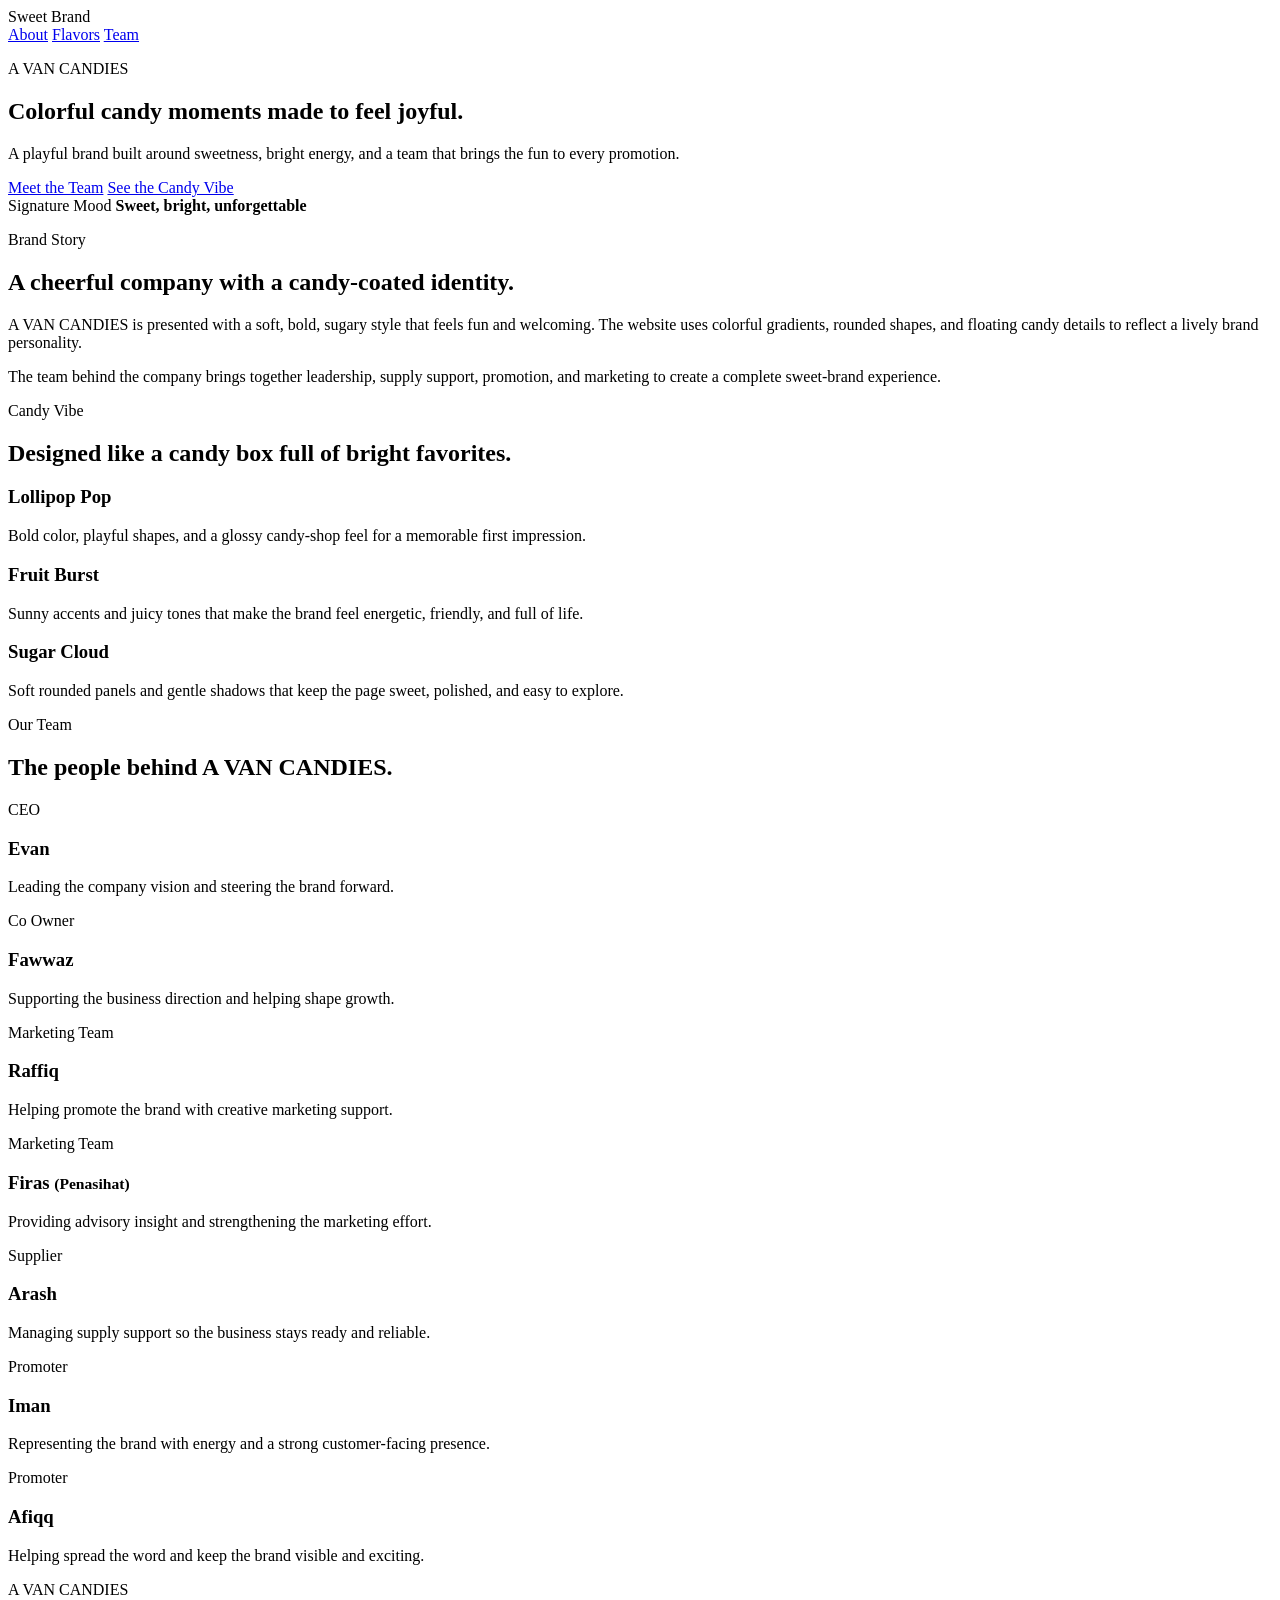
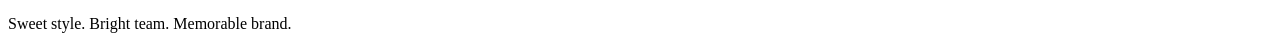
==== index.html @ 05b66ef1 "Add files via upload" ====
<!DOCTYPE html>
<html lang="en">
<head>
    <meta charset="UTF-8">
    <meta name="viewport" content="width=device-width, initial-scale=1.0">
    <title>A VAN CANDIES</title>
    <meta
        name="description"
        content="A VAN CANDIES is a bright, candy-style brand website featuring the team, company story, and sweet product highlights."
    >
    <link rel="preconnect" href="https://fonts.googleapis.com">
    <link rel="preconnect" href="https://fonts.gstatic.com" crossorigin>
    <link
        href="https://fonts.googleapis.com/css2?family=Baloo+2:wght@400;600;700;800&family=Nunito:wght@400;600;700&display=swap"
        rel="stylesheet"
    >
    <link rel="stylesheet" href="styles.css">
</head>
<body>
    <div class="background-glow background-glow-left"></div>
    <div class="background-glow background-glow-right"></div>

    <header class="site-header">
        <div class="brand-pill">Sweet Brand</div>
        <nav class="site-nav">
            <a href="#about">About</a>
            <a href="#flavors">Flavors</a>
            <a href="#team">Team</a>
        </nav>
    </header>

    <main>
        <section class="hero">
            <div class="hero-copy">
                <p class="eyebrow">A VAN CANDIES</p>
                <h1>Colorful candy moments made to feel joyful.</h1>
                <p class="hero-text">
                    A playful brand built around sweetness, bright energy, and a team that brings the fun to every promotion.
                </p>
                <div class="hero-actions">
                    <a class="button button-primary" href="#team">Meet the Team</a>
                    <a class="button button-secondary" href="#flavors">See the Candy Vibe</a>
                </div>
            </div>

            <div class="hero-visual" aria-hidden="true">
                <div class="candy candy-lollipop">
                    <div class="swirl"></div>
                    <div class="stick"></div>
                </div>
                <div class="candy candy-drop candy-drop-one"></div>
                <div class="candy candy-drop candy-drop-two"></div>
                <div class="candy candy-drop candy-drop-three"></div>
                <div class="hero-card">
                    <span>Signature Mood</span>
                    <strong>Sweet, bright, unforgettable</strong>
                </div>
            </div>
        </section>

        <section class="about section-card" id="about">
            <div class="section-heading">
                <p class="eyebrow">Brand Story</p>
                <h2>A cheerful company with a candy-coated identity.</h2>
            </div>
            <div class="about-grid">
                <p>
                    A VAN CANDIES is presented with a soft, bold, sugary style that feels fun and welcoming. The website uses
                    colorful gradients, rounded shapes, and floating candy details to reflect a lively brand personality.
                </p>
                <p>
                    The team behind the company brings together leadership, supply support, promotion, and marketing to create a
                    complete sweet-brand experience.
                </p>
            </div>
        </section>

        <section class="flavors" id="flavors">
            <div class="section-heading center">
                <p class="eyebrow">Candy Vibe</p>
                <h2>Designed like a candy box full of bright favorites.</h2>
            </div>
            <div class="flavor-grid">
                <article class="flavor-card flavor-card-pink">
                    <h3>Lollipop Pop</h3>
                    <p>Bold color, playful shapes, and a glossy candy-shop feel for a memorable first impression.</p>
                </article>
                <article class="flavor-card flavor-card-yellow">
                    <h3>Fruit Burst</h3>
                    <p>Sunny accents and juicy tones that make the brand feel energetic, friendly, and full of life.</p>
                </article>
                <article class="flavor-card flavor-card-blue">
                    <h3>Sugar Cloud</h3>
                    <p>Soft rounded panels and gentle shadows that keep the page sweet, polished, and easy to explore.</p>
                </article>
            </div>
        </section>

        <section class="team section-card" id="team">
            <div class="section-heading">
                <p class="eyebrow">Our Team</p>
                <h2>The people behind A VAN CANDIES.</h2>
            </div>
            <div class="team-grid">
                <article class="team-card">
                    <span class="role-tag">CEO</span>
                    <h3>Evan</h3>
                    <p>Leading the company vision and steering the brand forward.</p>
                </article>
                <article class="team-card">
                    <span class="role-tag">Co Owner</span>
                    <h3>Fawwaz</h3>
                    <p>Supporting the business direction and helping shape growth.</p>
                </article>
                <article class="team-card">
                    <span class="role-tag">Marketing Team</span>
                    <h3>Raffiq</h3>
                    <p>Helping promote the brand with creative marketing support.</p>
                </article>
                <article class="team-card">
                    <span class="role-tag">Marketing Team</span>
                    <h3>Firas <small>(Penasihat)</small></h3>
                    <p>Providing advisory insight and strengthening the marketing effort.</p>
                </article>
                <article class="team-card">
                    <span class="role-tag">Supplier</span>
                    <h3>Arash</h3>
                    <p>Managing supply support so the business stays ready and reliable.</p>
                </article>
                <article class="team-card">
                    <span class="role-tag">Promoter</span>
                    <h3>Iman</h3>
                    <p>Representing the brand with energy and a strong customer-facing presence.</p>
                </article>
                <article class="team-card">
                    <span class="role-tag">Promoter</span>
                    <h3>Afiqq</h3>
                    <p>Helping spread the word and keep the brand visible and exciting.</p>
                </article>
            </div>
        </section>
    </main>

    <footer class="site-footer">
        <p>A VAN CANDIES</p>
        <span>Sweet style. Bright team. Memorable brand.</span>
    </footer>
</body>
</html>
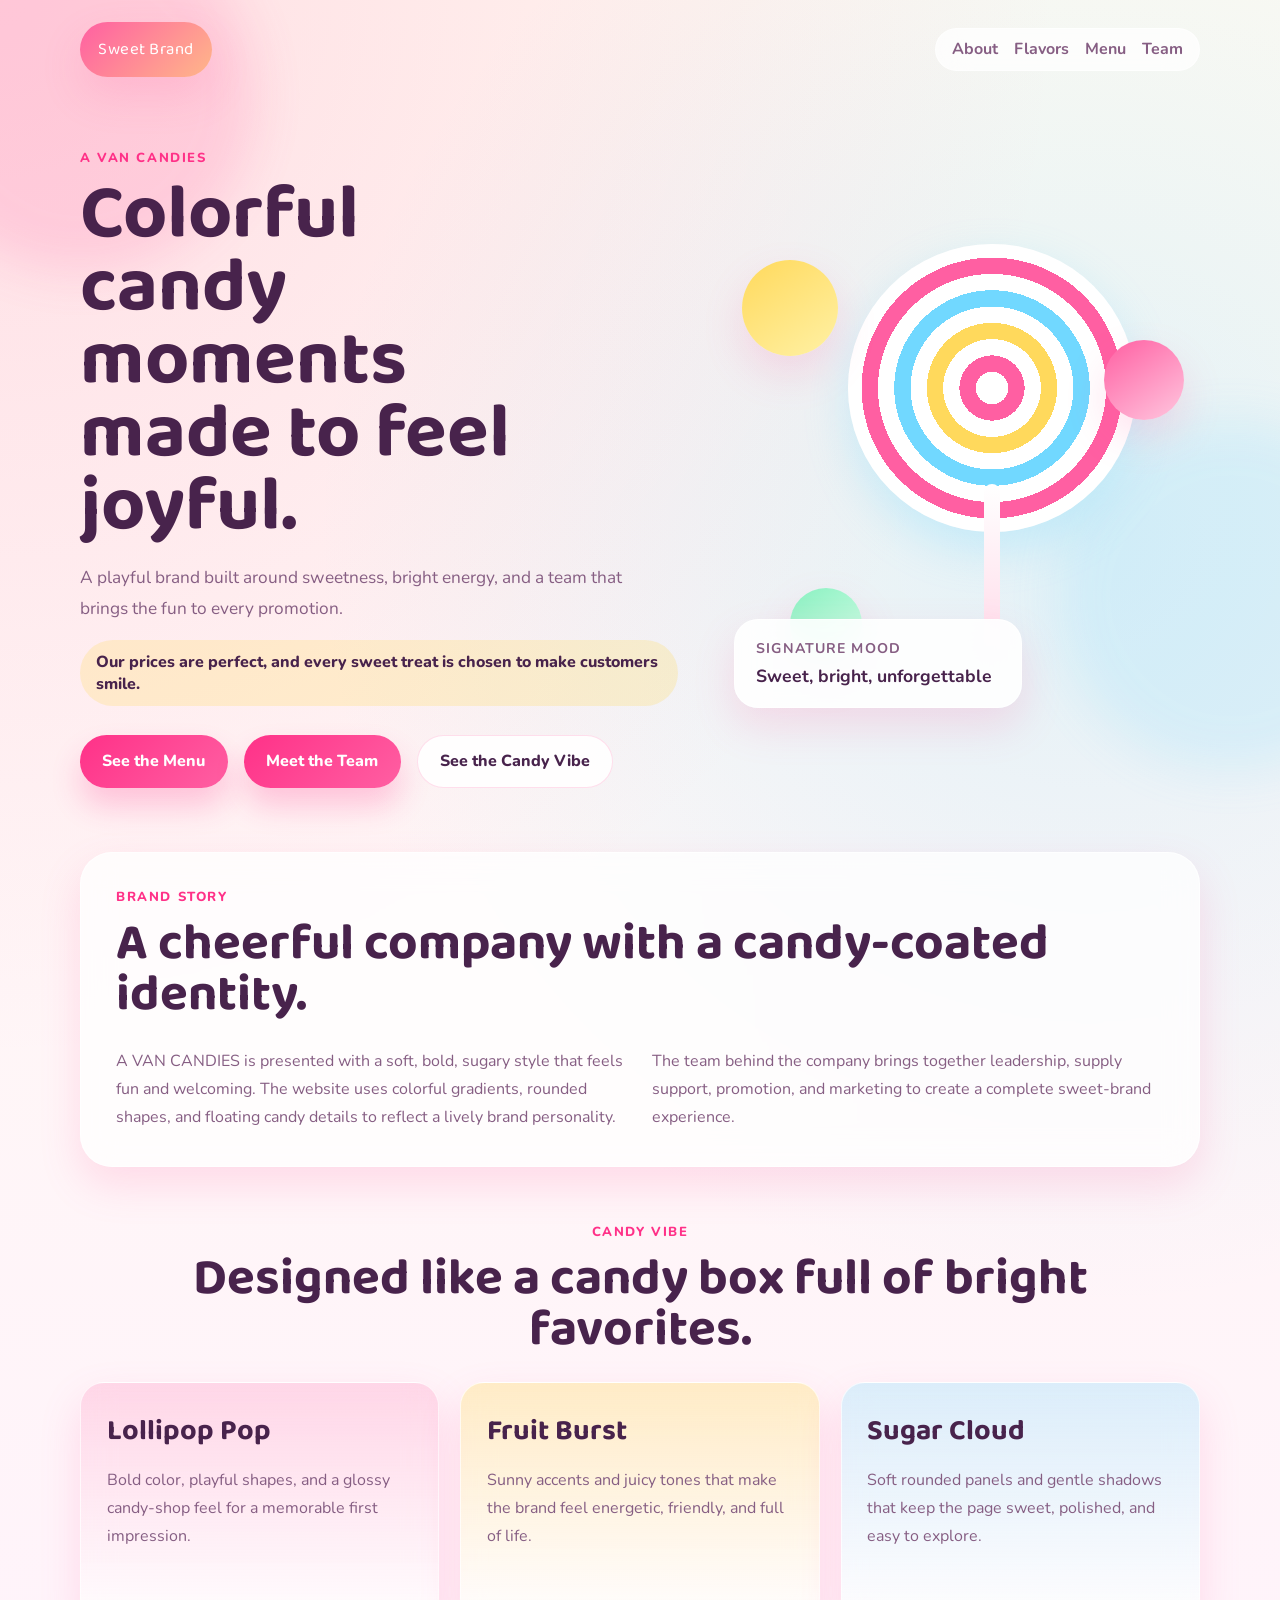
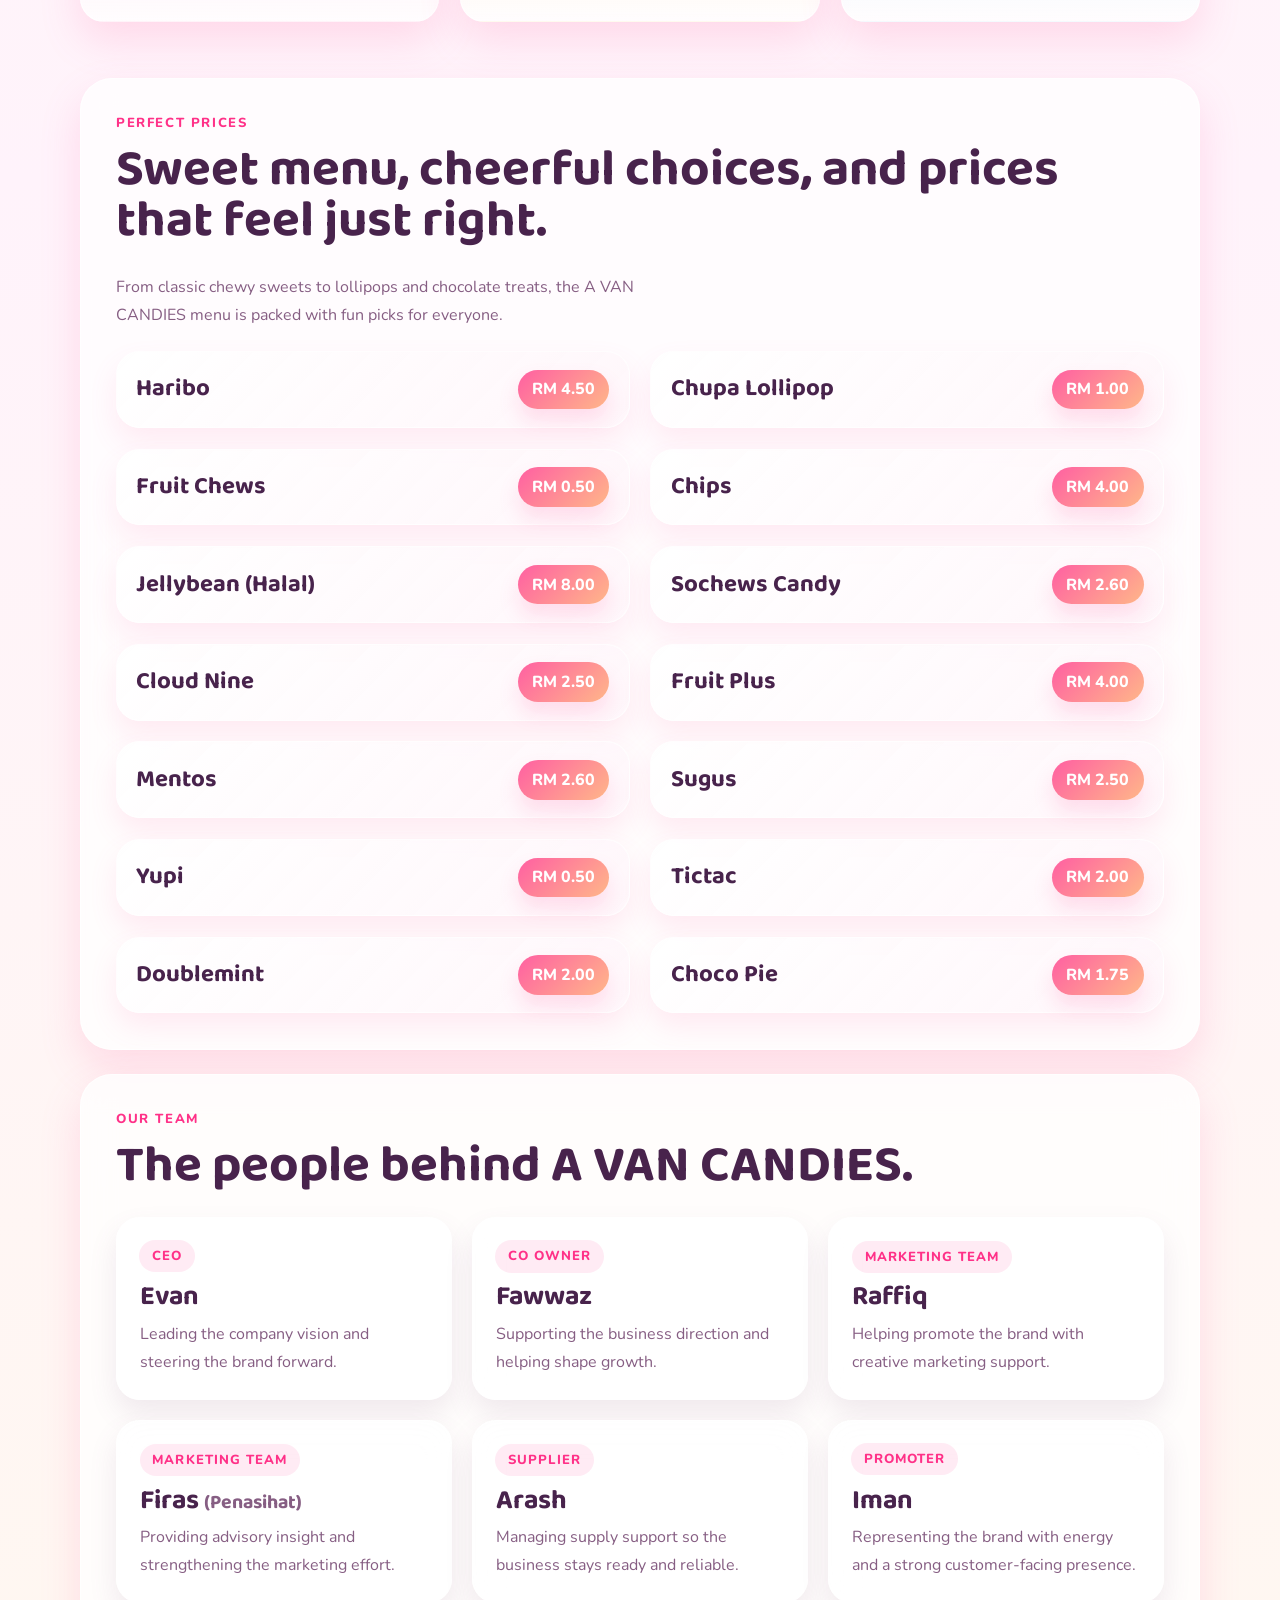
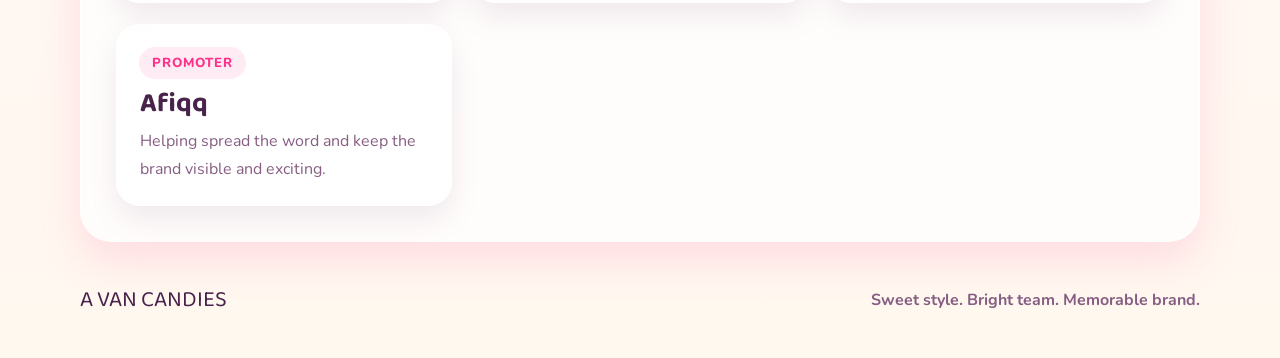
==== commit 46390e34: "Add files via upload" ====
--- a/index.html
+++ b/index.html
@@ -25,6 +25,7 @@
         <nav class="site-nav">
             <a href="#about">About</a>
             <a href="#flavors">Flavors</a>
+            <a href="#menu">Menu</a>
             <a href="#team">Team</a>
         </nav>
     </header>
@@ -37,7 +38,9 @@
                 <p class="hero-text">
                     A playful brand built around sweetness, bright energy, and a team that brings the fun to every promotion.
                 </p>
+                <p class="hero-note">Our prices are perfect, and every sweet treat is chosen to make customers smile.</p>
                 <div class="hero-actions">
+                    <a class="button button-primary" href="#menu">See the Menu</a>
                     <a class="button button-primary" href="#team">Meet the Team</a>
                     <a class="button button-secondary" href="#flavors">See the Candy Vibe</a>
                 </div>
@@ -96,6 +99,77 @@
             </div>
         </section>
 
+        <section class="menu section-card" id="menu">
+            <div class="section-heading">
+                <p class="eyebrow">Perfect Prices</p>
+                <h2>Sweet menu, cheerful choices, and prices that feel just right.</h2>
+            </div>
+            <div class="menu-intro">
+                <p>
+                    From classic chewy sweets to lollipops and chocolate treats, the A VAN CANDIES menu is packed with fun picks
+                    for everyone.
+                </p>
+            </div>
+            <div class="menu-grid">
+                <article class="menu-item">
+                    <h3>Haribo</h3>
+                    <span>RM 4.50</span>
+                </article>
+                <article class="menu-item">
+                    <h3>Chupa Lollipop</h3>
+                    <span>RM 1.00</span>
+                </article>
+                <article class="menu-item">
+                    <h3>Fruit Chews</h3>
+                    <span>RM 0.50</span>
+                </article>
+                <article class="menu-item">
+                    <h3>Chips</h3>
+                    <span>RM 4.00</span>
+                </article>
+                <article class="menu-item">
+                    <h3>Jellybean (Halal)</h3>
+                    <span>RM 8.00</span>
+                </article>
+                <article class="menu-item">
+                    <h3>Sochews Candy</h3>
+                    <span>RM 2.60</span>
+                </article>
+                <article class="menu-item">
+                    <h3>Cloud Nine</h3>
+                    <span>RM 2.50</span>
+                </article>
+                <article class="menu-item">
+                    <h3>Fruit Plus</h3>
+                    <span>RM 4.00</span>
+                </article>
+                <article class="menu-item">
+                    <h3>Mentos</h3>
+                    <span>RM 2.60</span>
+                </article>
+                <article class="menu-item">
+                    <h3>Sugus</h3>
+                    <span>RM 2.50</span>
+                </article>
+                <article class="menu-item">
+                    <h3>Yupi</h3>
+                    <span>RM 0.50</span>
+                </article>
+                <article class="menu-item">
+                    <h3>Tictac</h3>
+                    <span>RM 2.00</span>
+                </article>
+                <article class="menu-item">
+                    <h3>Doublemint</h3>
+                    <span>RM 2.00</span>
+                </article>
+                <article class="menu-item">
+                    <h3>Choco Pie</h3>
+                    <span>RM 1.75</span>
+                </article>
+            </div>
+        </section>
+
         <section class="team section-card" id="team">
             <div class="section-heading">
                 <p class="eyebrow">Our Team</p>
--- a/styles.css
+++ b/styles.css
@@ -0,0 +1,561 @@
+:root {
+    --bg: #fff8ef;
+    --bg-soft: #fff3fb;
+    --surface: rgba(255, 255, 255, 0.74);
+    --surface-strong: rgba(255, 255, 255, 0.88);
+    --text: #48234c;
+    --muted: #865e83;
+    --pink: #ff5fa2;
+    --pink-deep: #ff3188;
+    --yellow: #ffd95c;
+    --peach: #ffb789;
+    --blue: #71d8ff;
+    --mint: #89f0c0;
+    --shadow: 0 18px 40px rgba(255, 95, 162, 0.18);
+    --radius-xl: 32px;
+    --radius-lg: 24px;
+    --radius-md: 18px;
+}
+
+* {
+    box-sizing: border-box;
+}
+
+html {
+    scroll-behavior: smooth;
+}
+
+body {
+    margin: 0;
+    min-height: 100vh;
+    font-family: "Nunito", sans-serif;
+    color: var(--text);
+    background:
+        radial-gradient(circle at top left, rgba(255, 95, 162, 0.18), transparent 28%),
+        radial-gradient(circle at 85% 15%, rgba(113, 216, 255, 0.2), transparent 24%),
+        linear-gradient(180deg, #fffaf2 0%, #fff3fb 50%, #fff8ef 100%);
+    overflow-x: hidden;
+}
+
+a {
+    color: inherit;
+    text-decoration: none;
+}
+
+.background-glow {
+    position: fixed;
+    width: 22rem;
+    height: 22rem;
+    border-radius: 999px;
+    filter: blur(24px);
+    opacity: 0.4;
+    z-index: -1;
+}
+
+.background-glow-left {
+    top: -5rem;
+    left: -6rem;
+    background: rgba(255, 95, 162, 0.45);
+}
+
+.background-glow-right {
+    right: -8rem;
+    bottom: 8rem;
+    background: rgba(113, 216, 255, 0.4);
+}
+
+.site-header,
+main,
+.site-footer {
+    width: min(1120px, calc(100% - 2rem));
+    margin: 0 auto;
+}
+
+.site-header {
+    display: flex;
+    justify-content: space-between;
+    align-items: center;
+    padding: 1.4rem 0 0;
+}
+
+.brand-pill {
+    padding: 0.85rem 1.15rem;
+    border-radius: 999px;
+    background: linear-gradient(135deg, var(--pink), var(--peach));
+    color: white;
+    font-family: "Baloo 2", cursive;
+    font-size: 1.05rem;
+    letter-spacing: 0.03em;
+    box-shadow: var(--shadow);
+}
+
+.site-nav {
+    display: flex;
+    gap: 1rem;
+    padding: 0.6rem 1rem;
+    border: 1px solid rgba(255, 255, 255, 0.6);
+    border-radius: 999px;
+    background: var(--surface);
+    backdrop-filter: blur(16px);
+}
+
+.site-nav a {
+    font-weight: 700;
+    color: var(--muted);
+}
+
+.hero {
+    display: grid;
+    grid-template-columns: 1.1fr 0.9fr;
+    gap: 2rem;
+    align-items: center;
+    padding: 4.5rem 0 2.5rem;
+}
+
+.eyebrow {
+    margin: 0 0 0.8rem;
+    color: var(--pink-deep);
+    font-weight: 800;
+    letter-spacing: 0.12em;
+    text-transform: uppercase;
+    font-size: 0.82rem;
+}
+
+.hero h1,
+.section-heading h2,
+.flavor-card h3,
+.team-card h3 {
+    font-family: "Baloo 2", cursive;
+}
+
+.hero h1 {
+    margin: 0;
+    font-size: clamp(3rem, 6vw, 5.6rem);
+    line-height: 0.95;
+    max-width: 10ch;
+}
+
+.hero-text {
+    margin: 1.2rem 0 0;
+    max-width: 56ch;
+    font-size: 1.08rem;
+    color: var(--muted);
+    line-height: 1.75;
+}
+
+.hero-note {
+    display: inline-block;
+    margin: 1rem 0 0;
+    padding: 0.7rem 1rem;
+    border-radius: 999px;
+    background: rgba(255, 217, 92, 0.25);
+    color: var(--text);
+    font-weight: 800;
+}
+
+.hero-actions {
+    display: flex;
+    gap: 1rem;
+    margin-top: 1.8rem;
+    flex-wrap: wrap;
+}
+
+.button {
+    display: inline-flex;
+    align-items: center;
+    justify-content: center;
+    min-height: 3.2rem;
+    padding: 0.9rem 1.4rem;
+    border-radius: 999px;
+    font-weight: 800;
+    transition: transform 0.2s ease, box-shadow 0.2s ease;
+}
+
+.button:hover {
+    transform: translateY(-2px);
+}
+
+.button-primary {
+    color: white;
+    background: linear-gradient(135deg, var(--pink-deep), var(--pink));
+    box-shadow: 0 18px 30px rgba(255, 49, 136, 0.24);
+}
+
+.button-secondary {
+    color: var(--text);
+    background: rgba(255, 255, 255, 0.9);
+    border: 1px solid rgba(255, 95, 162, 0.2);
+}
+
+.hero-visual {
+    position: relative;
+    min-height: 32rem;
+    display: grid;
+    place-items: center;
+}
+
+.candy {
+    position: absolute;
+}
+
+.candy-lollipop {
+    width: 18rem;
+    height: 18rem;
+    top: 2rem;
+    right: 4rem;
+}
+
+.swirl {
+    width: 100%;
+    height: 100%;
+    border-radius: 50%;
+    background:
+        radial-gradient(circle at 50% 50%, #fff 0 7%, transparent 7% 100%),
+        repeating-radial-gradient(
+            circle at 50% 50%,
+            #fff 0 8%,
+            var(--pink) 8% 16%,
+            #fff 16% 24%,
+            var(--yellow) 24% 32%,
+            #fff 32% 40%,
+            var(--blue) 40% 48%
+        );
+    box-shadow: 0 18px 44px rgba(113, 216, 255, 0.28);
+    animation: float 4s ease-in-out infinite;
+}
+
+.stick {
+    position: absolute;
+    width: 1rem;
+    height: 11rem;
+    left: 50%;
+    bottom: -8rem;
+    transform: translateX(-50%);
+    border-radius: 999px;
+    background: linear-gradient(180deg, #fff, #ffd9e8);
+}
+
+.candy-drop {
+    border-radius: 999px;
+    box-shadow: var(--shadow);
+    animation: drift 5s ease-in-out infinite;
+}
+
+.candy-drop-one {
+    width: 6rem;
+    height: 6rem;
+    top: 3rem;
+    left: 2rem;
+    background: linear-gradient(145deg, var(--yellow), #fff1a5);
+}
+
+.candy-drop-two {
+    width: 4.5rem;
+    height: 4.5rem;
+    bottom: 4rem;
+    left: 5rem;
+    background: linear-gradient(145deg, var(--mint), #d5ffe9);
+    animation-delay: 0.8s;
+}
+
+.candy-drop-three {
+    width: 5rem;
+    height: 5rem;
+    top: 8rem;
+    right: 1rem;
+    background: linear-gradient(145deg, var(--pink), #ffc7df);
+    animation-delay: 1.5s;
+}
+
+.hero-card,
+.section-card,
+.flavor-card,
+.team-card {
+    border: 1px solid rgba(255, 255, 255, 0.7);
+    backdrop-filter: blur(16px);
+}
+
+.hero-card {
+    position: absolute;
+    left: 1.5rem;
+    bottom: 1rem;
+    width: min(18rem, 72%);
+    padding: 1.2rem 1.3rem;
+    border-radius: var(--radius-lg);
+    background: var(--surface-strong);
+    box-shadow: var(--shadow);
+}
+
+.hero-card span {
+    display: block;
+    margin-bottom: 0.35rem;
+    color: var(--muted);
+    font-size: 0.88rem;
+    font-weight: 700;
+    text-transform: uppercase;
+    letter-spacing: 0.08em;
+}
+
+.hero-card strong {
+    font-size: 1.1rem;
+}
+
+.section-card {
+    padding: 2.2rem;
+    margin: 1.5rem 0;
+    border-radius: var(--radius-xl);
+    background: var(--surface);
+    box-shadow: var(--shadow);
+}
+
+.section-heading {
+    margin-bottom: 1.6rem;
+}
+
+.section-heading.center {
+    text-align: center;
+}
+
+.section-heading h2 {
+    margin: 0;
+    font-size: clamp(2rem, 4vw, 3.3rem);
+    line-height: 1;
+}
+
+.about-grid {
+    display: grid;
+    grid-template-columns: repeat(2, minmax(0, 1fr));
+    gap: 1.5rem;
+}
+
+.about-grid p,
+.flavor-card p,
+.team-card p {
+    margin: 0;
+    line-height: 1.75;
+    color: var(--muted);
+}
+
+.flavors {
+    padding: 2rem 0;
+}
+
+.menu-intro {
+    margin-bottom: 1.4rem;
+    max-width: 58ch;
+}
+
+.menu-intro p {
+    margin: 0;
+    color: var(--muted);
+    line-height: 1.75;
+}
+
+.flavor-grid,
+.team-grid,
+.menu-grid {
+    display: grid;
+    gap: 1.3rem;
+}
+
+.flavor-grid {
+    grid-template-columns: repeat(3, minmax(0, 1fr));
+}
+
+.flavor-card {
+    min-height: 15rem;
+    padding: 1.6rem;
+    border-radius: var(--radius-lg);
+    box-shadow: var(--shadow);
+}
+
+.flavor-card h3 {
+    margin: 0 0 0.75rem;
+    font-size: 1.8rem;
+}
+
+.flavor-card-pink {
+    background: linear-gradient(180deg, rgba(255, 95, 162, 0.2), rgba(255, 255, 255, 0.82));
+}
+
+.flavor-card-yellow {
+    background: linear-gradient(180deg, rgba(255, 217, 92, 0.32), rgba(255, 255, 255, 0.82));
+}
+
+.flavor-card-blue {
+    background: linear-gradient(180deg, rgba(113, 216, 255, 0.25), rgba(255, 255, 255, 0.82));
+}
+
+.menu-grid {
+    grid-template-columns: repeat(2, minmax(0, 1fr));
+}
+
+.menu-item {
+    display: flex;
+    justify-content: space-between;
+    align-items: center;
+    gap: 1rem;
+    padding: 1.1rem 1.2rem;
+    border: 1px solid rgba(255, 255, 255, 0.7);
+    border-radius: var(--radius-lg);
+    background: linear-gradient(135deg, rgba(255, 255, 255, 0.88), rgba(255, 245, 250, 0.82));
+    box-shadow: 0 14px 28px rgba(255, 95, 162, 0.12);
+}
+
+.menu-item h3 {
+    margin: 0;
+    font-family: "Baloo 2", cursive;
+    font-size: 1.5rem;
+    line-height: 1;
+}
+
+.menu-item span {
+    white-space: nowrap;
+    padding: 0.55rem 0.9rem;
+    border-radius: 999px;
+    background: linear-gradient(135deg, var(--pink), var(--peach));
+    color: white;
+    font-weight: 800;
+    box-shadow: 0 12px 20px rgba(255, 95, 162, 0.18);
+}
+
+.team-grid {
+    grid-template-columns: repeat(3, minmax(0, 1fr));
+}
+
+.team-card {
+    padding: 1.4rem;
+    border-radius: var(--radius-lg);
+    background: rgba(255, 255, 255, 0.82);
+    box-shadow: 0 14px 28px rgba(134, 94, 131, 0.12);
+}
+
+.role-tag {
+    display: inline-block;
+    margin-bottom: 0.65rem;
+    padding: 0.45rem 0.8rem;
+    border-radius: 999px;
+    background: rgba(255, 95, 162, 0.12);
+    color: var(--pink-deep);
+    font-size: 0.82rem;
+    font-weight: 800;
+    text-transform: uppercase;
+    letter-spacing: 0.08em;
+}
+
+.team-card h3 {
+    margin: 0 0 0.6rem;
+    font-size: 1.7rem;
+    line-height: 1;
+}
+
+.team-card small {
+    font-size: 0.72em;
+    color: var(--muted);
+}
+
+.site-footer {
+    display: flex;
+    justify-content: space-between;
+    gap: 1rem;
+    align-items: center;
+    padding: 1rem 0 2.5rem;
+    color: var(--muted);
+}
+
+.site-footer p {
+    margin: 0;
+    font-family: "Baloo 2", cursive;
+    font-size: 1.4rem;
+    color: var(--text);
+}
+
+.site-footer span {
+    font-weight: 700;
+}
+
+@keyframes float {
+    0%,
+    100% {
+        transform: translateY(0);
+    }
+    50% {
+        transform: translateY(-10px);
+    }
+}
+
+@keyframes drift {
+    0%,
+    100% {
+        transform: translateY(0) rotate(0deg);
+    }
+    50% {
+        transform: translateY(-12px) rotate(6deg);
+    }
+}
+
+@media (max-width: 960px) {
+    .hero,
+    .about-grid,
+    .flavor-grid,
+    .menu-grid,
+    .team-grid,
+    .site-footer {
+        grid-template-columns: 1fr;
+    }
+
+    .hero {
+        padding-top: 3.2rem;
+    }
+
+    .hero h1 {
+        max-width: 12ch;
+    }
+
+    .hero-visual {
+        min-height: 28rem;
+    }
+
+    .site-footer {
+        display: grid;
+    }
+}
+
+@media (max-width: 720px) {
+    .site-header {
+        flex-direction: column;
+        gap: 1rem;
+    }
+
+    .site-nav {
+        width: 100%;
+        justify-content: center;
+        flex-wrap: wrap;
+    }
+
+    .hero {
+        gap: 1rem;
+    }
+
+    .hero h1 {
+        font-size: clamp(2.6rem, 14vw, 4.2rem);
+    }
+
+    .section-card {
+        padding: 1.4rem;
+    }
+
+    .candy-lollipop {
+        width: 14rem;
+        height: 14rem;
+        right: 1.4rem;
+    }
+
+    .hero-card {
+        position: relative;
+        left: auto;
+        bottom: auto;
+        width: 100%;
+        margin-top: 12rem;
+    }
+}
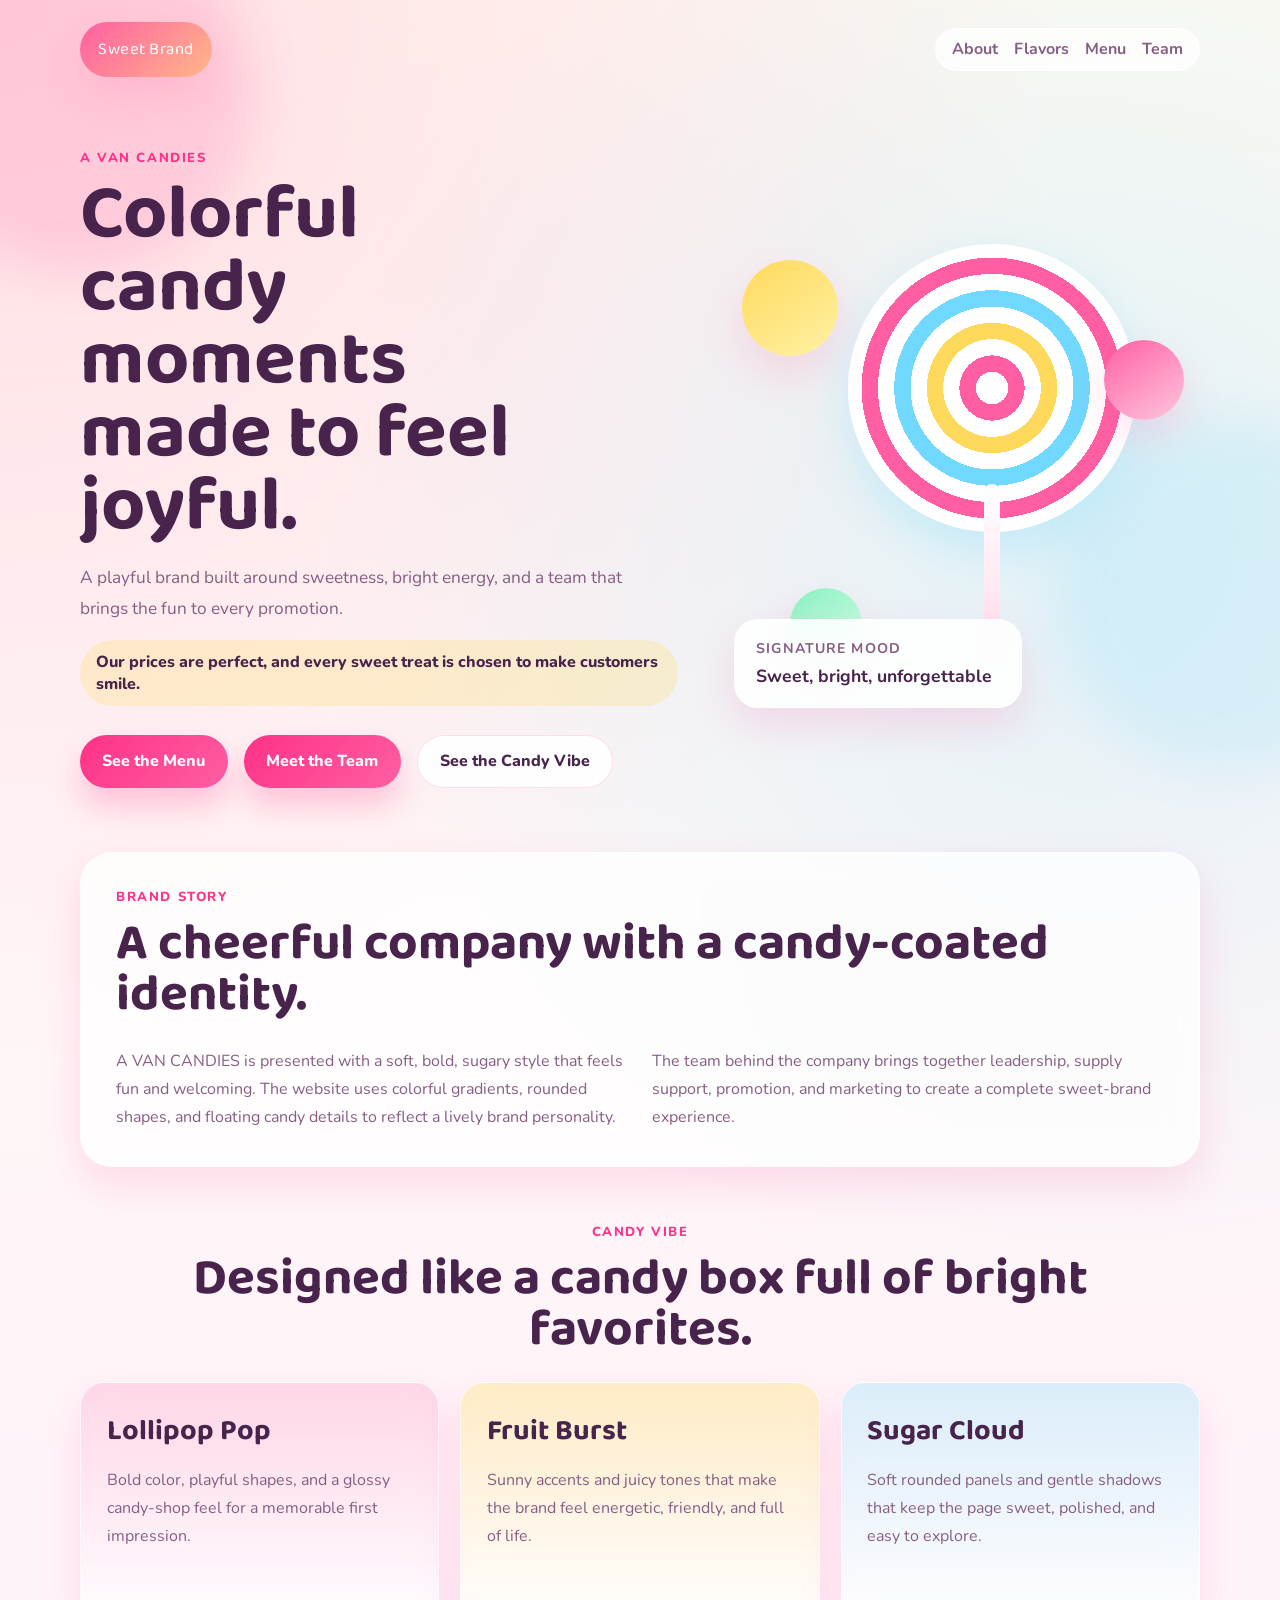
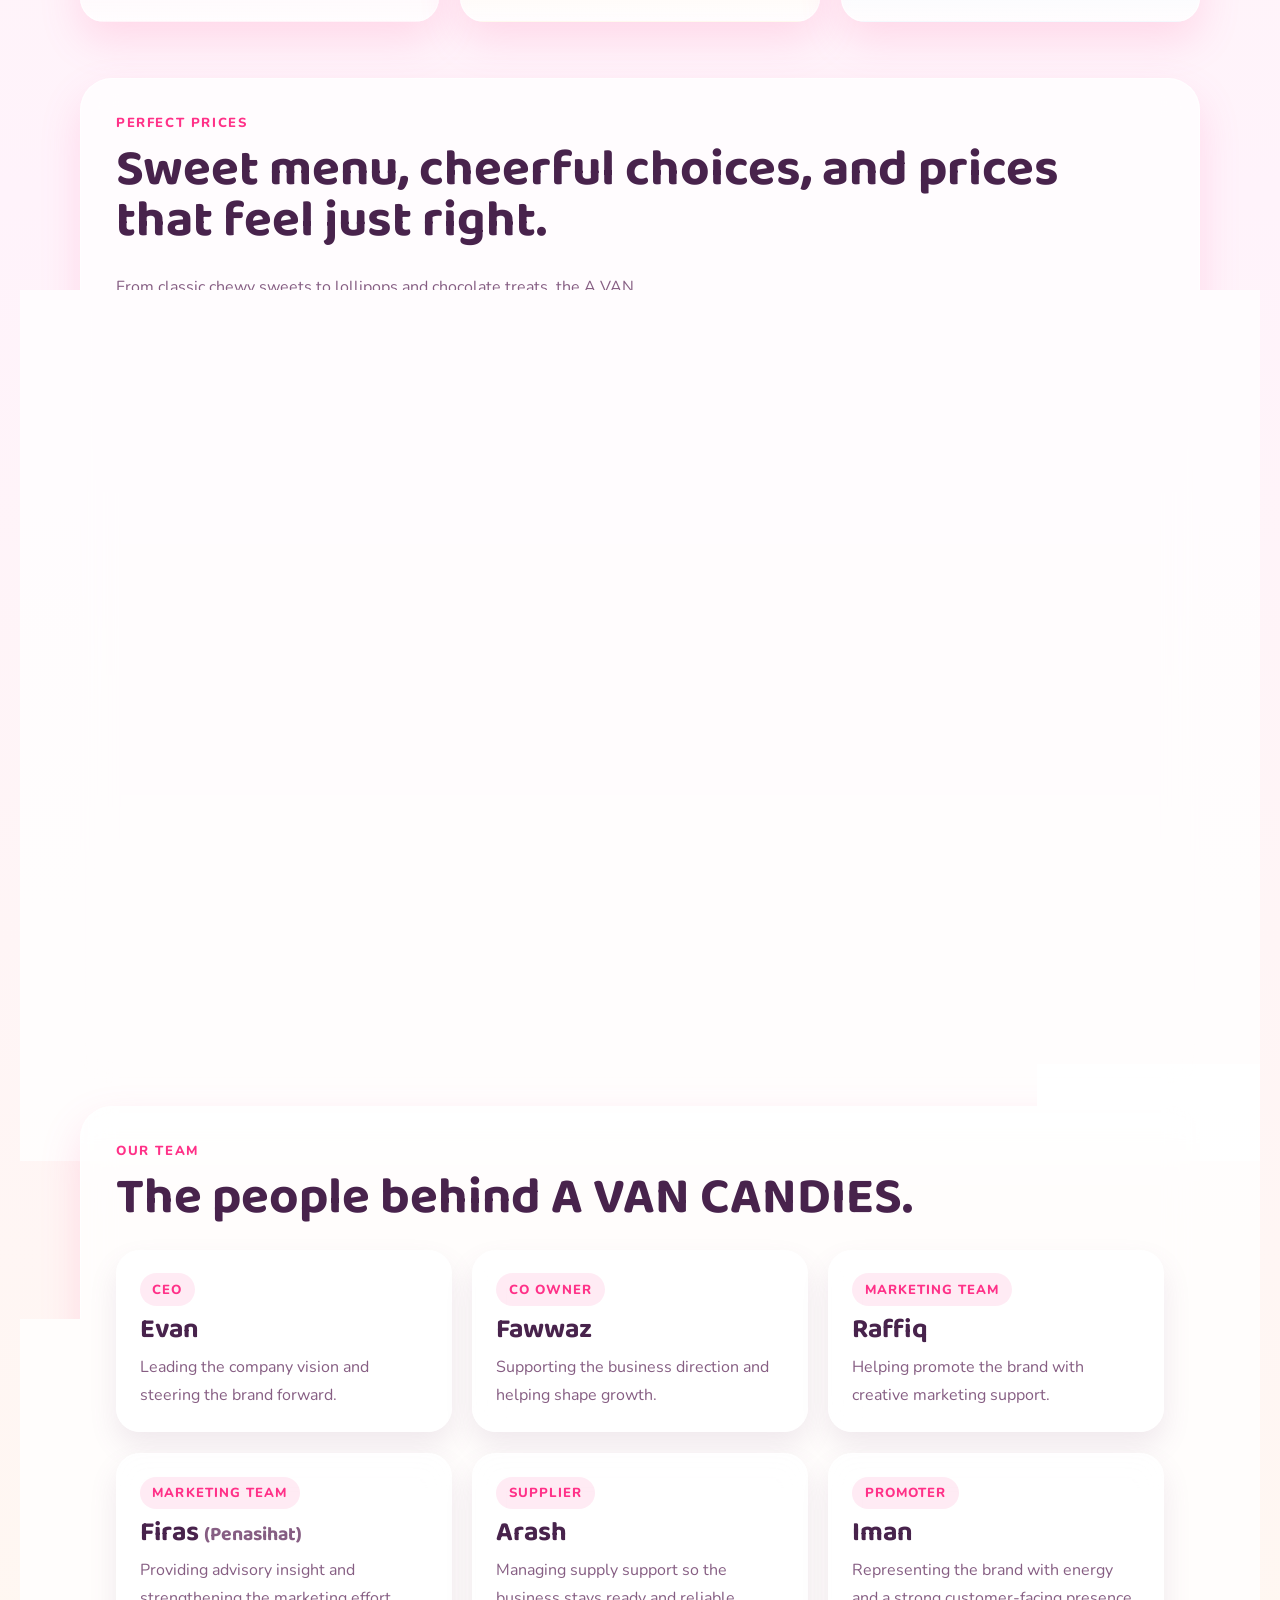
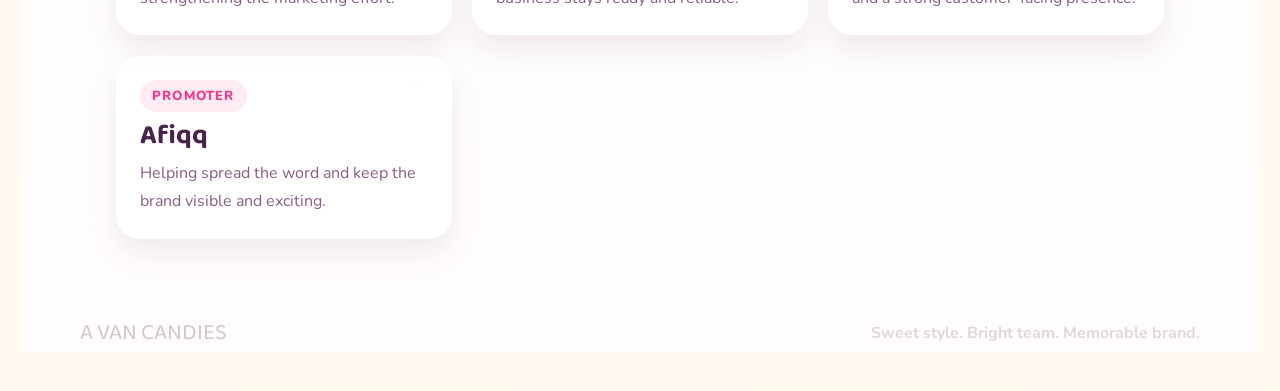
==== commit 651d364e: "Add files via upload" ====
--- a/index.html
+++ b/index.html
@@ -110,63 +110,93 @@
                     for everyone.
                 </p>
             </div>
-            <div class="menu-grid">
-                <article class="menu-item">
-                    <h3>Haribo</h3>
-                    <span>RM 4.50</span>
-                </article>
-                <article class="menu-item">
-                    <h3>Chupa Lollipop</h3>
-                    <span>RM 1.00</span>
-                </article>
-                <article class="menu-item">
-                    <h3>Fruit Chews</h3>
-                    <span>RM 0.50</span>
-                </article>
-                <article class="menu-item">
-                    <h3>Chips</h3>
-                    <span>RM 4.00</span>
-                </article>
-                <article class="menu-item">
-                    <h3>Jellybean (Halal)</h3>
-                    <span>RM 8.00</span>
-                </article>
-                <article class="menu-item">
-                    <h3>Sochews Candy</h3>
-                    <span>RM 2.60</span>
-                </article>
-                <article class="menu-item">
-                    <h3>Cloud Nine</h3>
-                    <span>RM 2.50</span>
-                </article>
-                <article class="menu-item">
-                    <h3>Fruit Plus</h3>
-                    <span>RM 4.00</span>
-                </article>
-                <article class="menu-item">
-                    <h3>Mentos</h3>
-                    <span>RM 2.60</span>
-                </article>
-                <article class="menu-item">
-                    <h3>Sugus</h3>
-                    <span>RM 2.50</span>
-                </article>
-                <article class="menu-item">
-                    <h3>Yupi</h3>
-                    <span>RM 0.50</span>
-                </article>
-                <article class="menu-item">
-                    <h3>Tictac</h3>
-                    <span>RM 2.00</span>
-                </article>
-                <article class="menu-item">
-                    <h3>Doublemint</h3>
-                    <span>RM 2.00</span>
-                </article>
-                <article class="menu-item">
-                    <h3>Choco Pie</h3>
-                    <span>RM 1.75</span>
-                </article>
+            <div class="menu-board">
+                <div class="menu-board-top">
+                    <div>
+                        <p class="menu-kicker">A VAN CANDIES</p>
+                        <h3>Menu</h3>
+                    </div>
+                    <span class="menu-stamp">Prices Are Perfect</span>
+                </div>
+                <div class="menu-columns">
+                    <div class="menu-column">
+                        <div class="menu-column-title">Candy Picks</div>
+                        <article class="menu-row">
+                            <h4>Haribo</h4>
+                            <span></span>
+                            <strong>RM 4.50</strong>
+                        </article>
+                        <article class="menu-row">
+                            <h4>Chupa Lollipop</h4>
+                            <span></span>
+                            <strong>RM 1.00</strong>
+                        </article>
+                        <article class="menu-row">
+                            <h4>Fruit Chews</h4>
+                            <span></span>
+                            <strong>RM 0.50</strong>
+                        </article>
+                        <article class="menu-row">
+                            <h4>Jellybean (Halal)</h4>
+                            <span></span>
+                            <strong>RM 8.00</strong>
+                        </article>
+                        <article class="menu-row">
+                            <h4>Sochews Candy</h4>
+                            <span></span>
+                            <strong>RM 2.60</strong>
+                        </article>
+                        <article class="menu-row">
+                            <h4>Mentos</h4>
+                            <span></span>
+                            <strong>RM 2.60</strong>
+                        </article>
+                        <article class="menu-row">
+                            <h4>Sugus</h4>
+                            <span></span>
+                            <strong>RM 2.50</strong>
+                        </article>
+                        <article class="menu-row">
+                            <h4>Yupi</h4>
+                            <span></span>
+                            <strong>RM 0.50</strong>
+                        </article>
+                    </div>
+                    <div class="menu-column">
+                        <div class="menu-column-title">Snacks & More</div>
+                        <article class="menu-row">
+                            <h4>Chips</h4>
+                            <span></span>
+                            <strong>RM 4.00</strong>
+                        </article>
+                        <article class="menu-row">
+                            <h4>Cloud Nine</h4>
+                            <span></span>
+                            <strong>RM 2.50</strong>
+                        </article>
+                        <article class="menu-row">
+                            <h4>Fruit Plus</h4>
+                            <span></span>
+                            <strong>RM 4.00</strong>
+                        </article>
+                        <article class="menu-row">
+                            <h4>Tictac</h4>
+                            <span></span>
+                            <strong>RM 2.00</strong>
+                        </article>
+                        <article class="menu-row">
+                            <h4>Doublemint</h4>
+                            <span></span>
+                            <strong>RM 2.00</strong>
+                        </article>
+                        <article class="menu-row">
+                            <h4>Choco Pie</h4>
+                            <span></span>
+                            <strong>RM 1.75</strong>
+                        </article>
+                    </div>
+                </div>
+                <p class="menu-footer-note">Sweet picks, clear prices, and no need to be mad because the value speaks for itself.</p>
             </div>
         </section>
 
--- a/styles.css
+++ b/styles.css
@@ -352,8 +352,7 @@
 }
 
 .flavor-grid,
-.team-grid,
-.menu-grid {
+.team-grid {
     display: grid;
     gap: 1.3rem;
 }
@@ -386,37 +385,121 @@
     background: linear-gradient(180deg, rgba(113, 216, 255, 0.25), rgba(255, 255, 255, 0.82));
 }
 
-.menu-grid {
-    grid-template-columns: repeat(2, minmax(0, 1fr));
-}
-
-.menu-item {
+.menu-board {
+    padding: 1.6rem;
+    border: 2px solid rgba(255, 95, 162, 0.18);
+    border-radius: 28px;
+    background:
+        linear-gradient(180deg, rgba(255, 255, 255, 0.85), rgba(255, 246, 250, 0.94)),
+        repeating-linear-gradient(
+            180deg,
+            rgba(255, 95, 162, 0.03) 0,
+            rgba(255, 95, 162, 0.03) 38px,
+            rgba(255, 255, 255, 0.18) 38px,
+            rgba(255, 255, 255, 0.18) 76px
+        );
+    box-shadow: 0 22px 40px rgba(255, 95, 162, 0.12);
+}
+
+.menu-board-top {
     display: flex;
     justify-content: space-between;
+    align-items: end;
+    gap: 1rem;
+    margin-bottom: 1.5rem;
+    padding-bottom: 1rem;
+    border-bottom: 2px dashed rgba(255, 95, 162, 0.28);
+}
+
+.menu-kicker {
+    margin: 0 0 0.15rem;
+    color: var(--pink-deep);
+    font-size: 0.82rem;
+    font-weight: 900;
+    letter-spacing: 0.18em;
+    text-transform: uppercase;
+}
+
+.menu-board-top h3 {
+    margin: 0;
+    font-family: "Baloo 2", cursive;
+    font-size: clamp(2.4rem, 4vw, 3.5rem);
+    line-height: 0.9;
+}
+
+.menu-stamp {
+    padding: 0.8rem 1rem;
+    border: 2px solid rgba(255, 95, 162, 0.22);
+    border-radius: 999px;
+    background: rgba(255, 217, 92, 0.24);
+    color: var(--text);
+    font-size: 0.82rem;
+    font-weight: 900;
+    letter-spacing: 0.08em;
+    text-transform: uppercase;
+}
+
+.menu-columns {
+    display: grid;
+    grid-template-columns: repeat(2, minmax(0, 1fr));
+    gap: 1.4rem;
+}
+
+.menu-column {
+    padding: 1rem 1.1rem;
+    border-radius: 22px;
+    background: rgba(255, 255, 255, 0.62);
+    border: 1px solid rgba(255, 255, 255, 0.85);
+}
+
+.menu-column-title {
+    margin-bottom: 0.9rem;
+    color: var(--pink-deep);
+    font-size: 0.95rem;
+    font-weight: 900;
+    letter-spacing: 0.14em;
+    text-transform: uppercase;
+}
+
+.menu-row {
+    display: grid;
+    grid-template-columns: auto 1fr auto;
     align-items: center;
-    gap: 1rem;
-    padding: 1.1rem 1.2rem;
-    border: 1px solid rgba(255, 255, 255, 0.7);
-    border-radius: var(--radius-lg);
-    background: linear-gradient(135deg, rgba(255, 255, 255, 0.88), rgba(255, 245, 250, 0.82));
-    box-shadow: 0 14px 28px rgba(255, 95, 162, 0.12);
-}
-
-.menu-item h3 {
+    gap: 0.75rem;
+    padding: 0.85rem 0;
+}
+
+.menu-row + .menu-row {
+    border-top: 1px dashed rgba(134, 94, 131, 0.18);
+}
+
+.menu-row h4 {
     margin: 0;
     font-family: "Baloo 2", cursive;
-    font-size: 1.5rem;
+    font-size: 1.35rem;
     line-height: 1;
 }
 
-.menu-item span {
+.menu-row span {
+    display: block;
+    height: 0;
+    border-bottom: 2px dotted rgba(134, 94, 131, 0.32);
+}
+
+.menu-row strong {
     white-space: nowrap;
-    padding: 0.55rem 0.9rem;
-    border-radius: 999px;
-    background: linear-gradient(135deg, var(--pink), var(--peach));
-    color: white;
-    font-weight: 800;
-    box-shadow: 0 12px 20px rgba(255, 95, 162, 0.18);
+    color: var(--pink-deep);
+    font-size: 1rem;
+    font-weight: 900;
+}
+
+.menu-footer-note {
+    margin: 1.4rem 0 0;
+    padding-top: 1rem;
+    border-top: 2px dashed rgba(255, 95, 162, 0.18);
+    color: var(--muted);
+    font-weight: 700;
+    text-align: center;
 }
 
 .team-grid {
@@ -498,7 +581,6 @@
     .hero,
     .about-grid,
     .flavor-grid,
-    .menu-grid,
     .team-grid,
     .site-footer {
         grid-template-columns: 1fr;
@@ -518,6 +600,10 @@
 
     .site-footer {
         display: grid;
+    }
+
+    .menu-columns {
+        grid-template-columns: 1fr;
     }
 }
 
@@ -558,4 +644,21 @@
         width: 100%;
         margin-top: 12rem;
     }
-}
+
+    .menu-board {
+        padding: 1.1rem;
+    }
+
+    .menu-board-top {
+        align-items: start;
+        flex-direction: column;
+    }
+
+    .menu-row {
+        grid-template-columns: minmax(0, 1fr) auto;
+    }
+
+    .menu-row span {
+        display: none;
+    }
+}
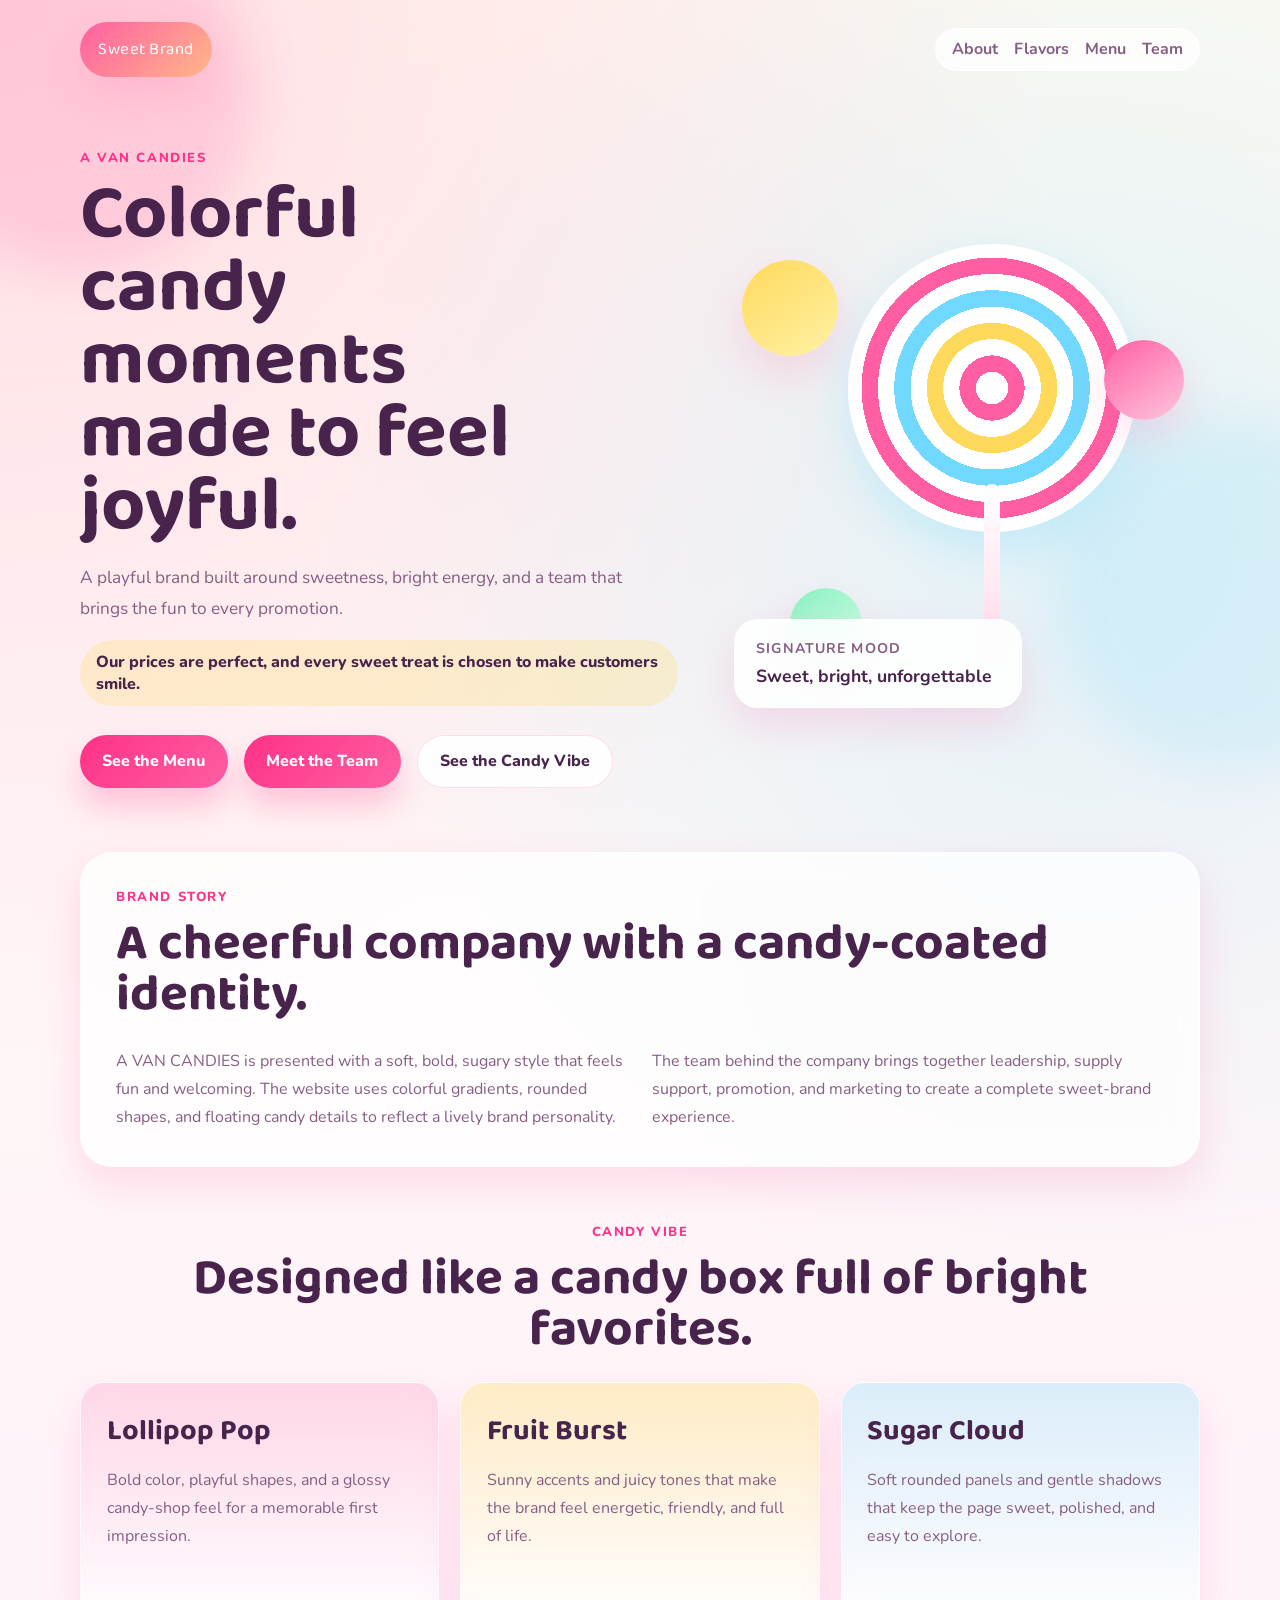
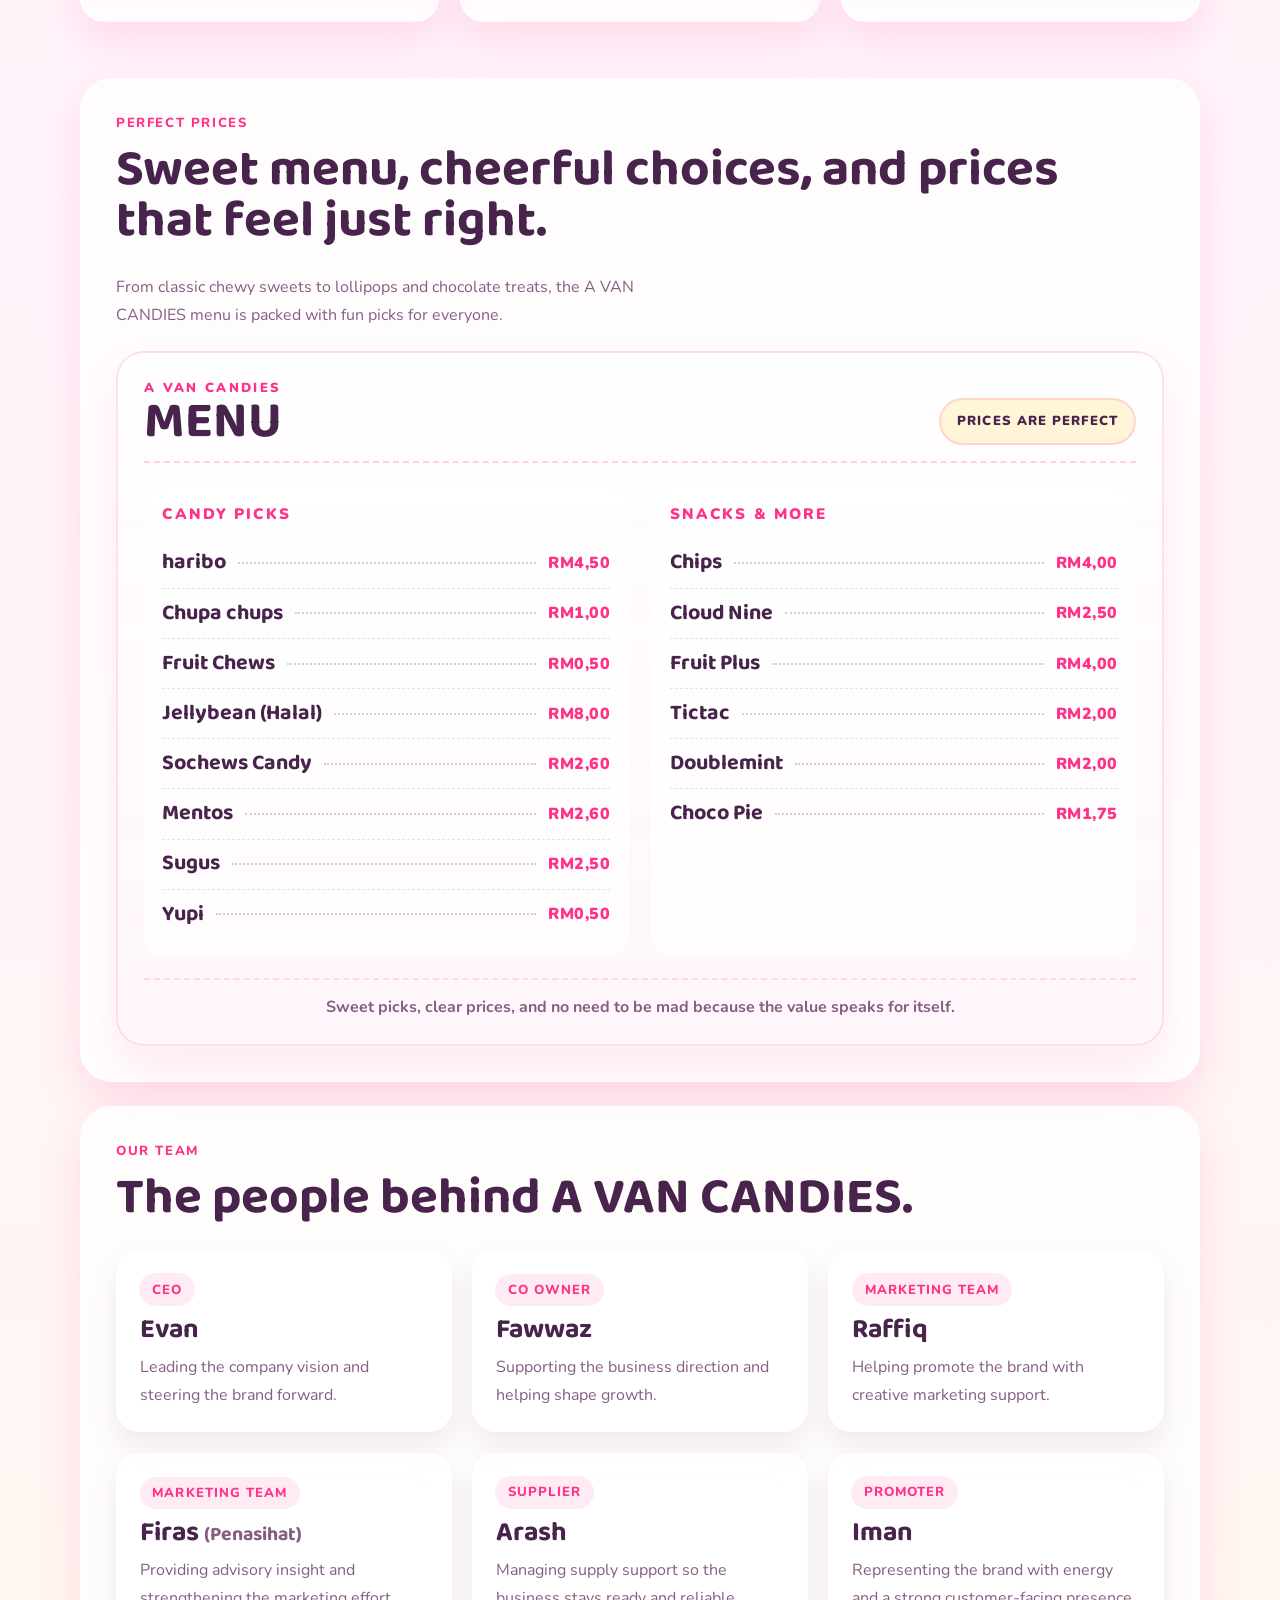
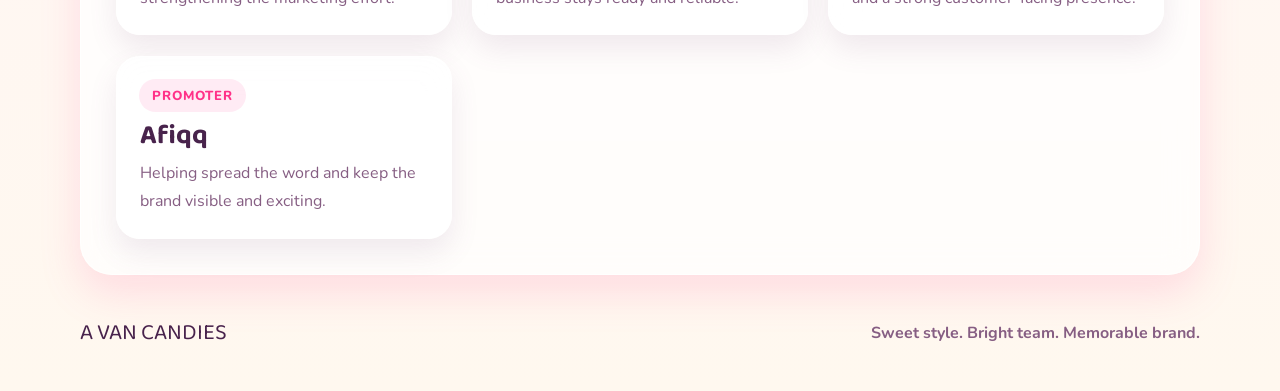
==== commit 41b9da5f: "Add files via upload" ====
--- a/index.html
+++ b/index.html
@@ -114,7 +114,7 @@
                 <div class="menu-board-top">
                     <div>
                         <p class="menu-kicker">A VAN CANDIES</p>
-                        <h3>Menu</h3>
+                        <h3>MENU</h3>
                     </div>
                     <span class="menu-stamp">Prices Are Perfect</span>
                 </div>
@@ -122,44 +122,44 @@
                     <div class="menu-column">
                         <div class="menu-column-title">Candy Picks</div>
                         <article class="menu-row">
-                            <h4>Haribo</h4>
-                            <span></span>
-                            <strong>RM 4.50</strong>
-                        </article>
-                        <article class="menu-row">
-                            <h4>Chupa Lollipop</h4>
-                            <span></span>
-                            <strong>RM 1.00</strong>
+                            <h4>haribo</h4>
+                            <span></span>
+                            <strong>RM4,50</strong>
+                        </article>
+                        <article class="menu-row">
+                            <h4>Chupa chups</h4>
+                            <span></span>
+                            <strong>RM1,00</strong>
                         </article>
                         <article class="menu-row">
                             <h4>Fruit Chews</h4>
                             <span></span>
-                            <strong>RM 0.50</strong>
+                            <strong>RM0,50</strong>
                         </article>
                         <article class="menu-row">
                             <h4>Jellybean (Halal)</h4>
                             <span></span>
-                            <strong>RM 8.00</strong>
+                            <strong>RM8,00</strong>
                         </article>
                         <article class="menu-row">
                             <h4>Sochews Candy</h4>
                             <span></span>
-                            <strong>RM 2.60</strong>
+                            <strong>RM2,60</strong>
                         </article>
                         <article class="menu-row">
                             <h4>Mentos</h4>
                             <span></span>
-                            <strong>RM 2.60</strong>
+                            <strong>RM2,60</strong>
                         </article>
                         <article class="menu-row">
                             <h4>Sugus</h4>
                             <span></span>
-                            <strong>RM 2.50</strong>
+                            <strong>RM2,50</strong>
                         </article>
                         <article class="menu-row">
                             <h4>Yupi</h4>
                             <span></span>
-                            <strong>RM 0.50</strong>
+                            <strong>RM0,50</strong>
                         </article>
                     </div>
                     <div class="menu-column">
@@ -167,32 +167,32 @@
                         <article class="menu-row">
                             <h4>Chips</h4>
                             <span></span>
-                            <strong>RM 4.00</strong>
+                            <strong>RM4,00</strong>
                         </article>
                         <article class="menu-row">
                             <h4>Cloud Nine</h4>
                             <span></span>
-                            <strong>RM 2.50</strong>
+                            <strong>RM2,50</strong>
                         </article>
                         <article class="menu-row">
                             <h4>Fruit Plus</h4>
                             <span></span>
-                            <strong>RM 4.00</strong>
+                            <strong>RM4,00</strong>
                         </article>
                         <article class="menu-row">
                             <h4>Tictac</h4>
                             <span></span>
-                            <strong>RM 2.00</strong>
+                            <strong>RM2,00</strong>
                         </article>
                         <article class="menu-row">
                             <h4>Doublemint</h4>
                             <span></span>
-                            <strong>RM 2.00</strong>
+                            <strong>RM2,00</strong>
                         </article>
                         <article class="menu-row">
                             <h4>Choco Pie</h4>
                             <span></span>
-                            <strong>RM 1.75</strong>
+                            <strong>RM1,75</strong>
                         </article>
                     </div>
                 </div>
--- a/styles.css
+++ b/styles.css
@@ -478,6 +478,7 @@
     font-family: "Baloo 2", cursive;
     font-size: 1.35rem;
     line-height: 1;
+    font-weight: 700;
 }
 
 .menu-row span {
@@ -491,6 +492,8 @@
     color: var(--pink-deep);
     font-size: 1rem;
     font-weight: 900;
+    font-variant-numeric: tabular-nums;
+    letter-spacing: 0.03em;
 }
 
 .menu-footer-note {
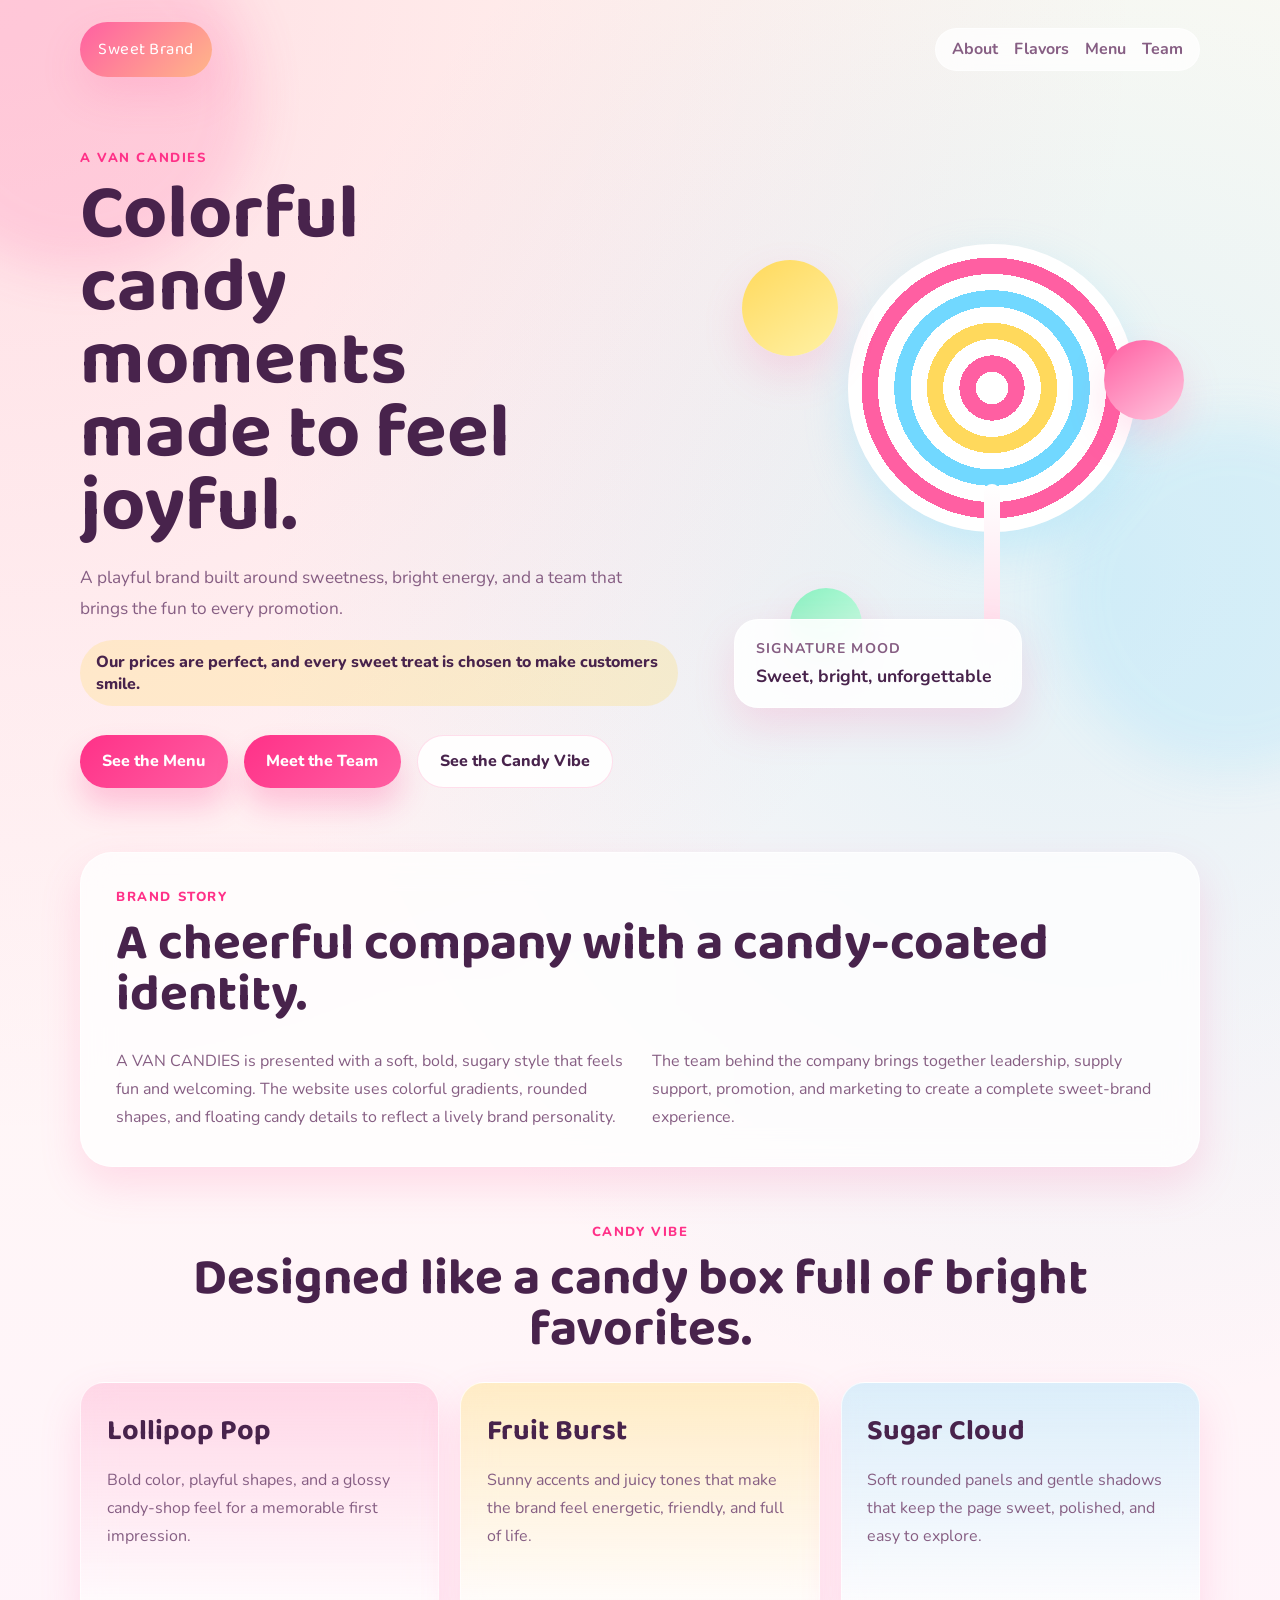
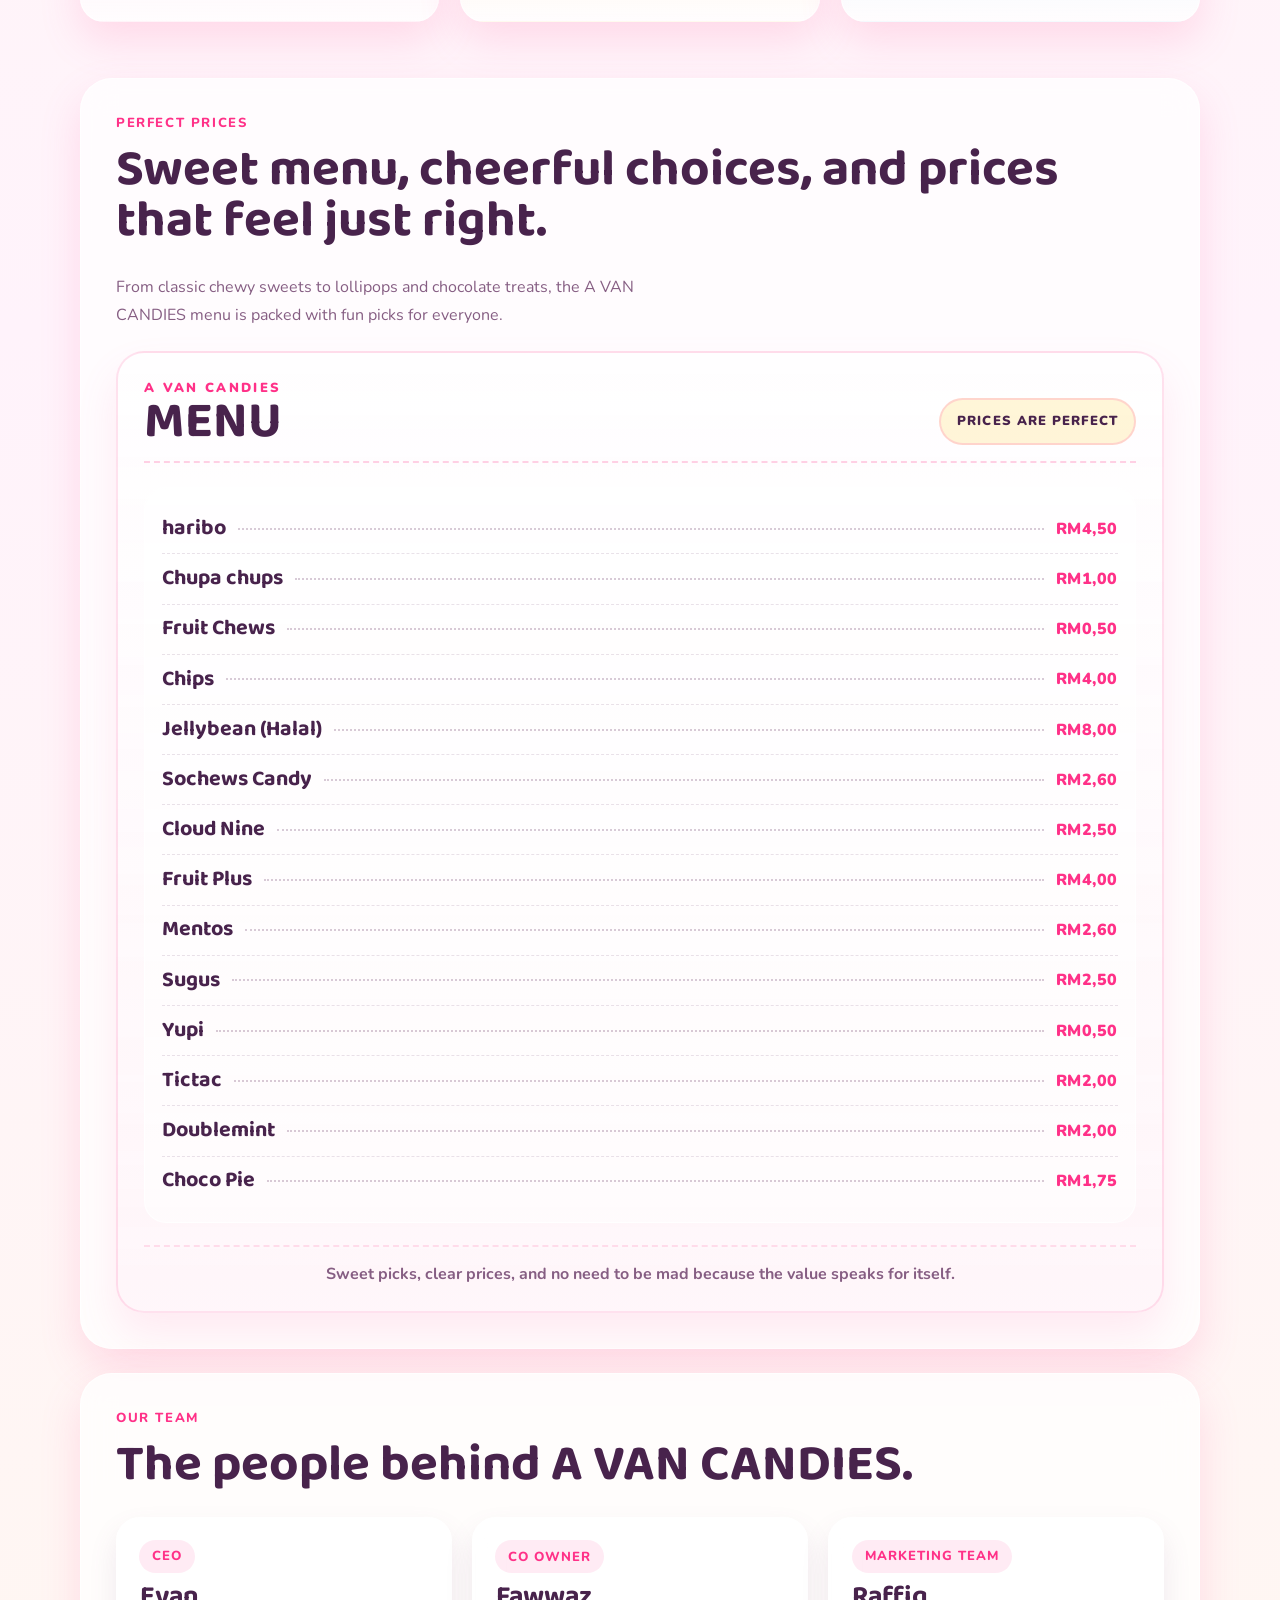
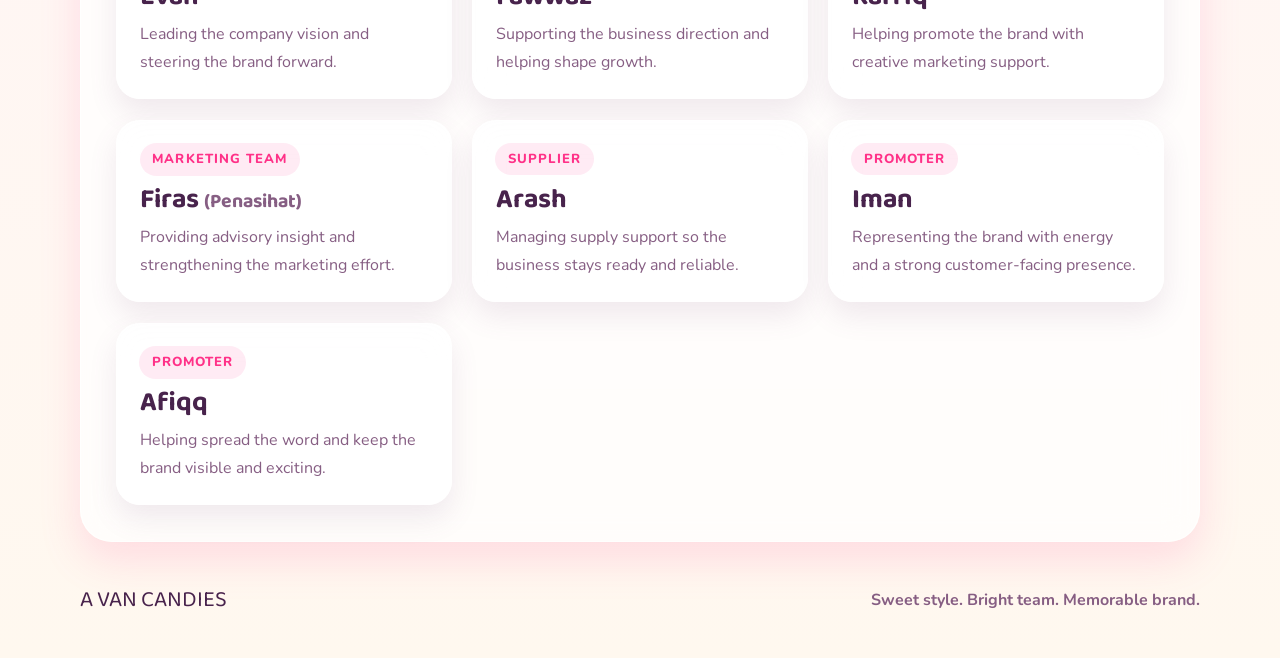
==== commit 5d82daa8: "Add files via upload" ====
--- a/index.html
+++ b/index.html
@@ -120,7 +120,6 @@
                 </div>
                 <div class="menu-columns">
                     <div class="menu-column">
-                        <div class="menu-column-title">Candy Picks</div>
                         <article class="menu-row">
                             <h4>haribo</h4>
                             <span></span>
@@ -137,6 +136,11 @@
                             <strong>RM0,50</strong>
                         </article>
                         <article class="menu-row">
+                            <h4>Chips</h4>
+                            <span></span>
+                            <strong>RM4,00</strong>
+                        </article>
+                        <article class="menu-row">
                             <h4>Jellybean (Halal)</h4>
                             <span></span>
                             <strong>RM8,00</strong>
@@ -147,6 +151,16 @@
                             <strong>RM2,60</strong>
                         </article>
                         <article class="menu-row">
+                            <h4>Cloud Nine</h4>
+                            <span></span>
+                            <strong>RM2,50</strong>
+                        </article>
+                        <article class="menu-row">
+                            <h4>Fruit Plus</h4>
+                            <span></span>
+                            <strong>RM4,00</strong>
+                        </article>
+                        <article class="menu-row">
                             <h4>Mentos</h4>
                             <span></span>
                             <strong>RM2,60</strong>
@@ -160,24 +174,6 @@
                             <h4>Yupi</h4>
                             <span></span>
                             <strong>RM0,50</strong>
-                        </article>
-                    </div>
-                    <div class="menu-column">
-                        <div class="menu-column-title">Snacks & More</div>
-                        <article class="menu-row">
-                            <h4>Chips</h4>
-                            <span></span>
-                            <strong>RM4,00</strong>
-                        </article>
-                        <article class="menu-row">
-                            <h4>Cloud Nine</h4>
-                            <span></span>
-                            <strong>RM2,50</strong>
-                        </article>
-                        <article class="menu-row">
-                            <h4>Fruit Plus</h4>
-                            <span></span>
-                            <strong>RM4,00</strong>
                         </article>
                         <article class="menu-row">
                             <h4>Tictac</h4>
--- a/styles.css
+++ b/styles.css
@@ -441,8 +441,8 @@
 
 .menu-columns {
     display: grid;
-    grid-template-columns: repeat(2, minmax(0, 1fr));
-    gap: 1.4rem;
+    grid-template-columns: 1fr;
+    gap: 1rem;
 }
 
 .menu-column {
@@ -463,10 +463,11 @@
 
 .menu-row {
     display: grid;
-    grid-template-columns: auto 1fr auto;
+    grid-template-columns: minmax(0, auto) 1fr auto;
     align-items: center;
     gap: 0.75rem;
     padding: 0.85rem 0;
+    width: 100%;
 }
 
 .menu-row + .menu-row {
@@ -494,6 +495,8 @@
     font-weight: 900;
     font-variant-numeric: tabular-nums;
     letter-spacing: 0.03em;
+    justify-self: end;
+    text-align: right;
 }
 
 .menu-footer-note {
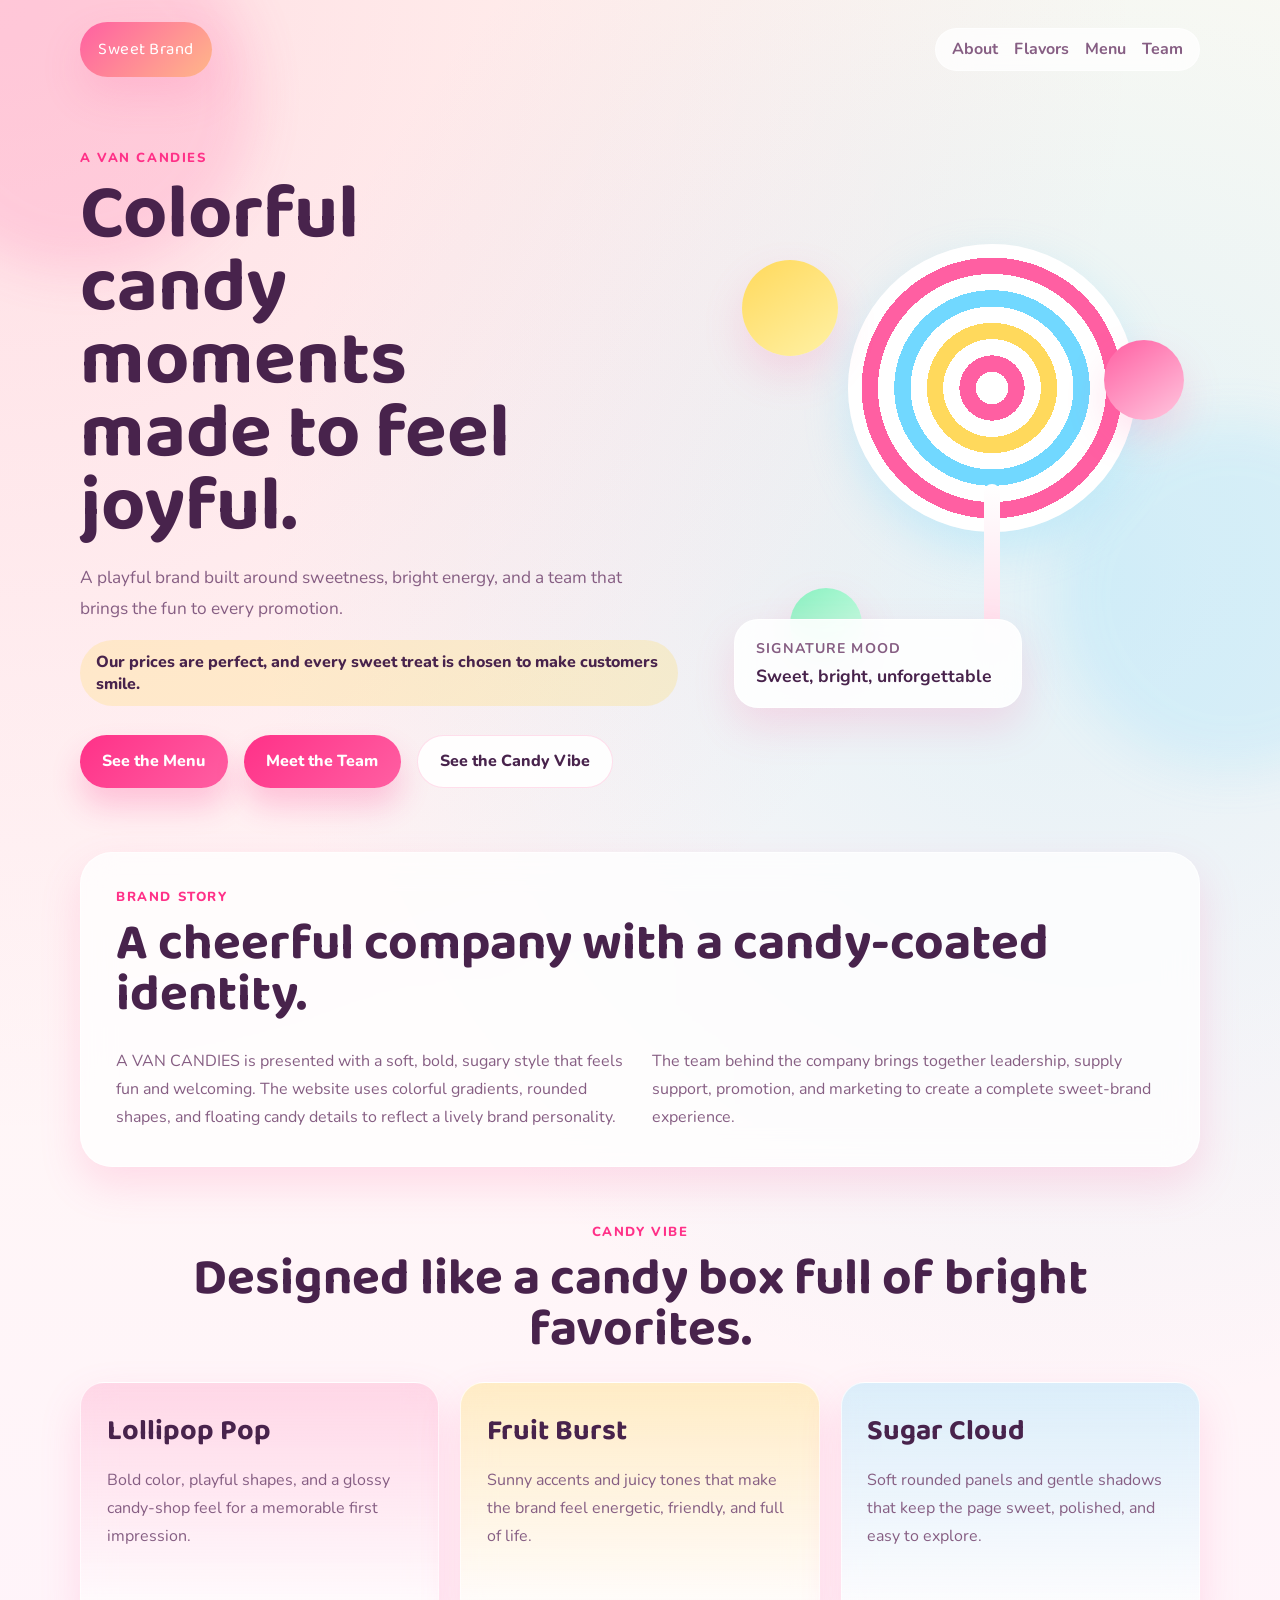
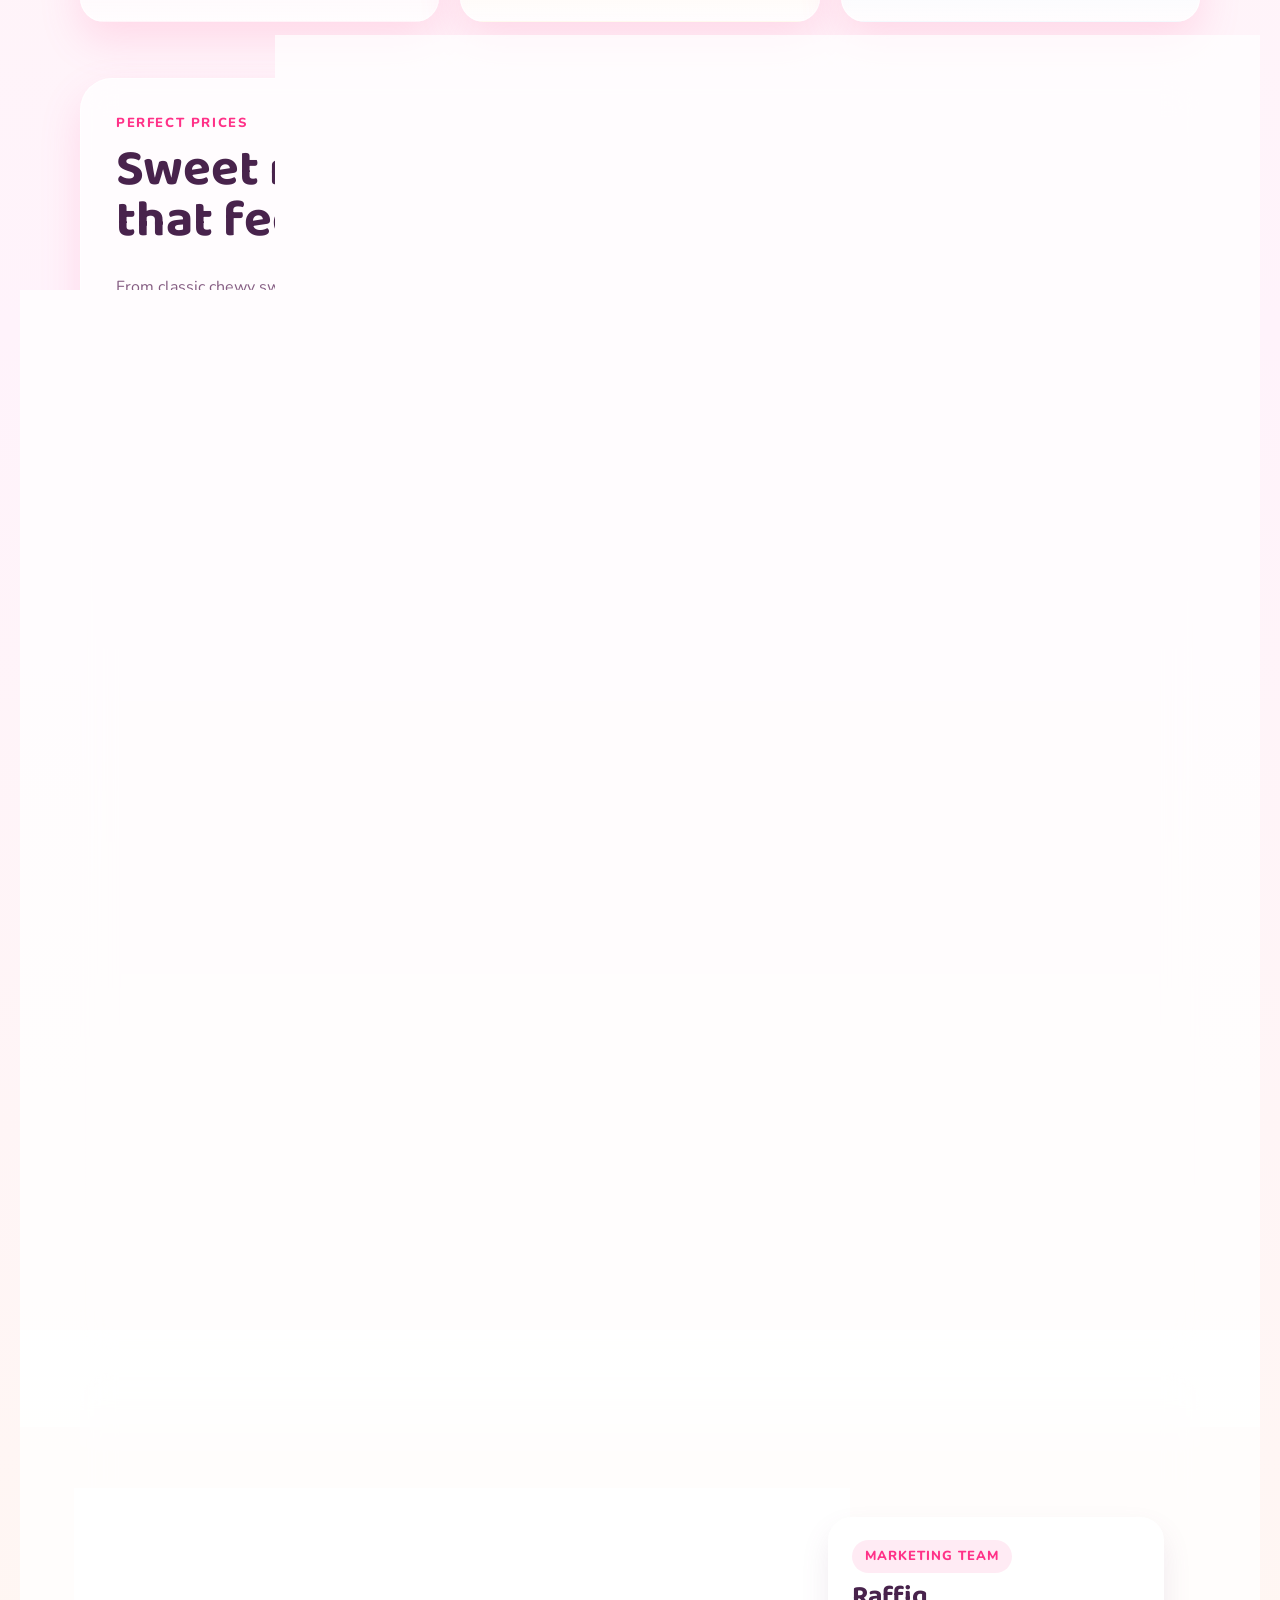
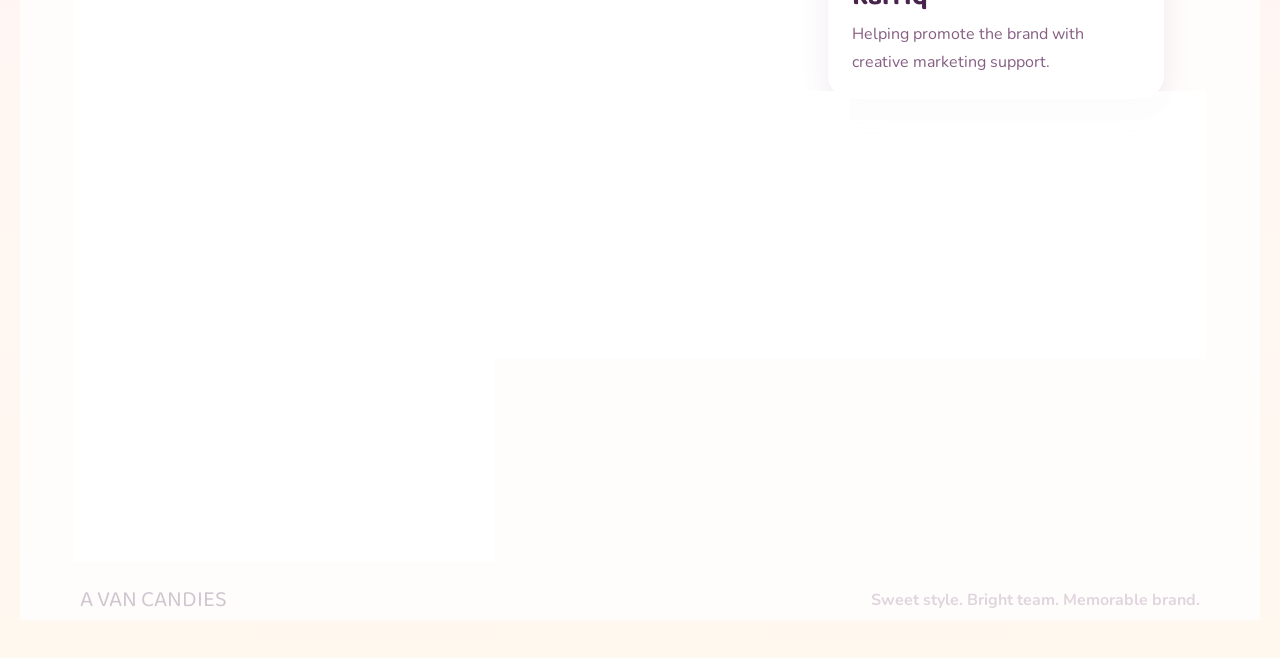
==== commit 018c1e26: "Add files via upload" ====
--- a/index.html
+++ b/index.html
@@ -121,74 +121,74 @@
                 <div class="menu-columns">
                     <div class="menu-column">
                         <article class="menu-row">
-                            <h4>haribo</h4>
-                            <span></span>
-                            <strong>RM4,50</strong>
+                            <h4>Fruit chews</h4>
+                            <span></span>
+                            <strong>RM 0.50</strong>
+                        </article>
+                        <article class="menu-row">
+                            <h4>Mentos</h4>
+                            <span></span>
+                            <strong>RM 2.00</strong>
+                        </article>
+                        <article class="menu-row">
+                            <h4>Cloud 9</h4>
+                            <span></span>
+                            <strong>RM 2.50</strong>
                         </article>
                         <article class="menu-row">
                             <h4>Chupa chups</h4>
                             <span></span>
-                            <strong>RM1,00</strong>
-                        </article>
-                        <article class="menu-row">
-                            <h4>Fruit Chews</h4>
-                            <span></span>
-                            <strong>RM0,50</strong>
+                            <strong>RM 1.50</strong>
+                        </article>
+                        <article class="menu-row">
+                            <h4>Sugus</h4>
+                            <span></span>
+                            <strong>RM 1.50</strong>
+                        </article>
+                        <article class="menu-row">
+                            <h4>Haribo</h4>
+                            <span></span>
+                            <strong>RM 6.50</strong>
                         </article>
                         <article class="menu-row">
                             <h4>Chips</h4>
                             <span></span>
-                            <strong>RM4,00</strong>
+                            <strong>RM 4.00</strong>
                         </article>
                         <article class="menu-row">
                             <h4>Jellybean (Halal)</h4>
                             <span></span>
-                            <strong>RM8,00</strong>
+                            <strong>RM 3.00</strong>
                         </article>
                         <article class="menu-row">
                             <h4>Sochews Candy</h4>
                             <span></span>
-                            <strong>RM2,60</strong>
-                        </article>
-                        <article class="menu-row">
-                            <h4>Cloud Nine</h4>
-                            <span></span>
-                            <strong>RM2,50</strong>
-                        </article>
-                        <article class="menu-row">
-                            <h4>Fruit Plus</h4>
-                            <span></span>
-                            <strong>RM4,00</strong>
-                        </article>
-                        <article class="menu-row">
-                            <h4>Mentos</h4>
-                            <span></span>
-                            <strong>RM2,60</strong>
-                        </article>
-                        <article class="menu-row">
-                            <h4>Sugus</h4>
-                            <span></span>
-                            <strong>RM2,50</strong>
+                            <strong>RM 2.60</strong>
+                        </article>
+                        <article class="menu-row">
+                            <h4>Fruit plus</h4>
+                            <span></span>
+                            <strong>RM 4.50</strong>
                         </article>
                         <article class="menu-row">
                             <h4>Yupi</h4>
                             <span></span>
-                            <strong>RM0,50</strong>
+                            <strong>RM 0.50</strong>
                         </article>
                         <article class="menu-row">
                             <h4>Tictac</h4>
                             <span></span>
-                            <strong>RM2,00</strong>
+                            <strong>RM 3.00</strong>
                         </article>
                         <article class="menu-row">
                             <h4>Doublemint</h4>
                             <span></span>
-                            <strong>RM2,00</strong>
+                            <strong>RM 2.50</strong>
                         </article>
                         <article class="menu-row">
                             <h4>Choco Pie</h4>
                             <span></span>
-                            <strong>RM1,75</strong>
+                            <strong>RM 1.75</strong>
                         </article>
                     </div>
                 </div>
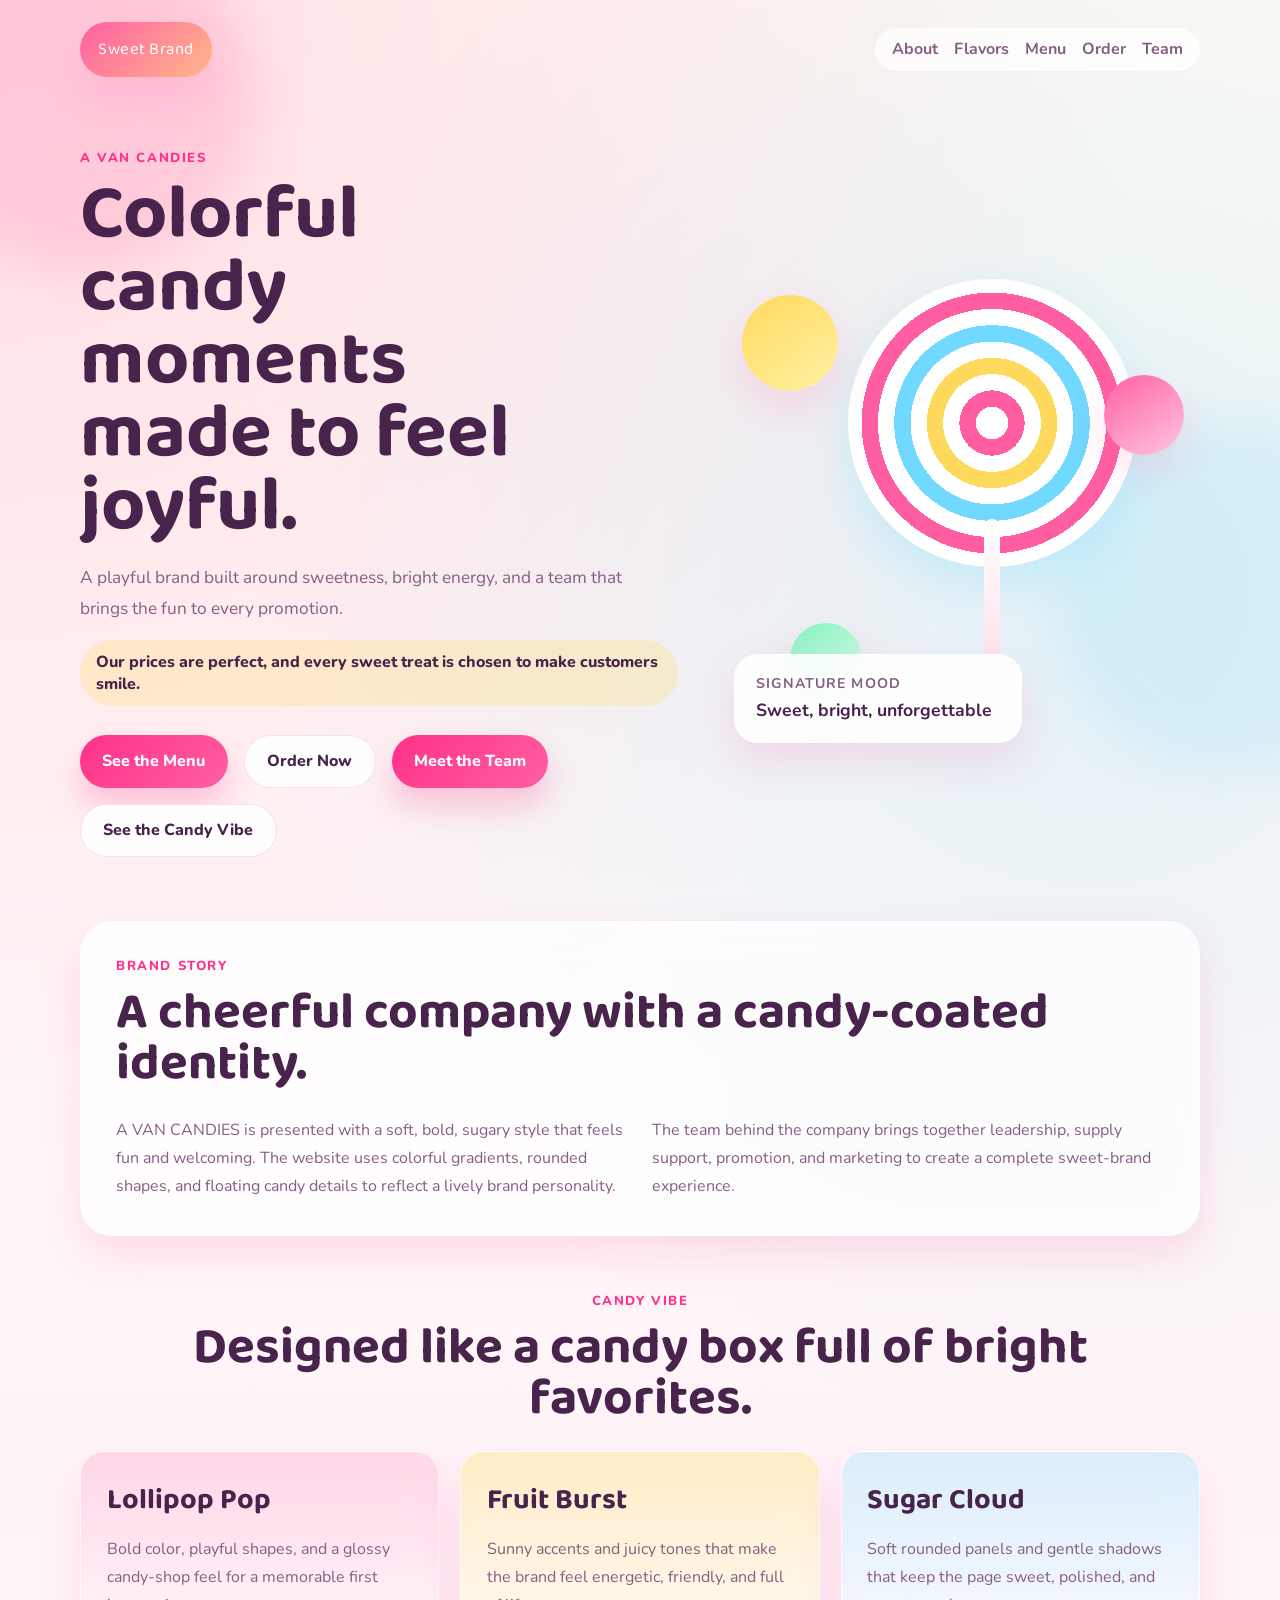
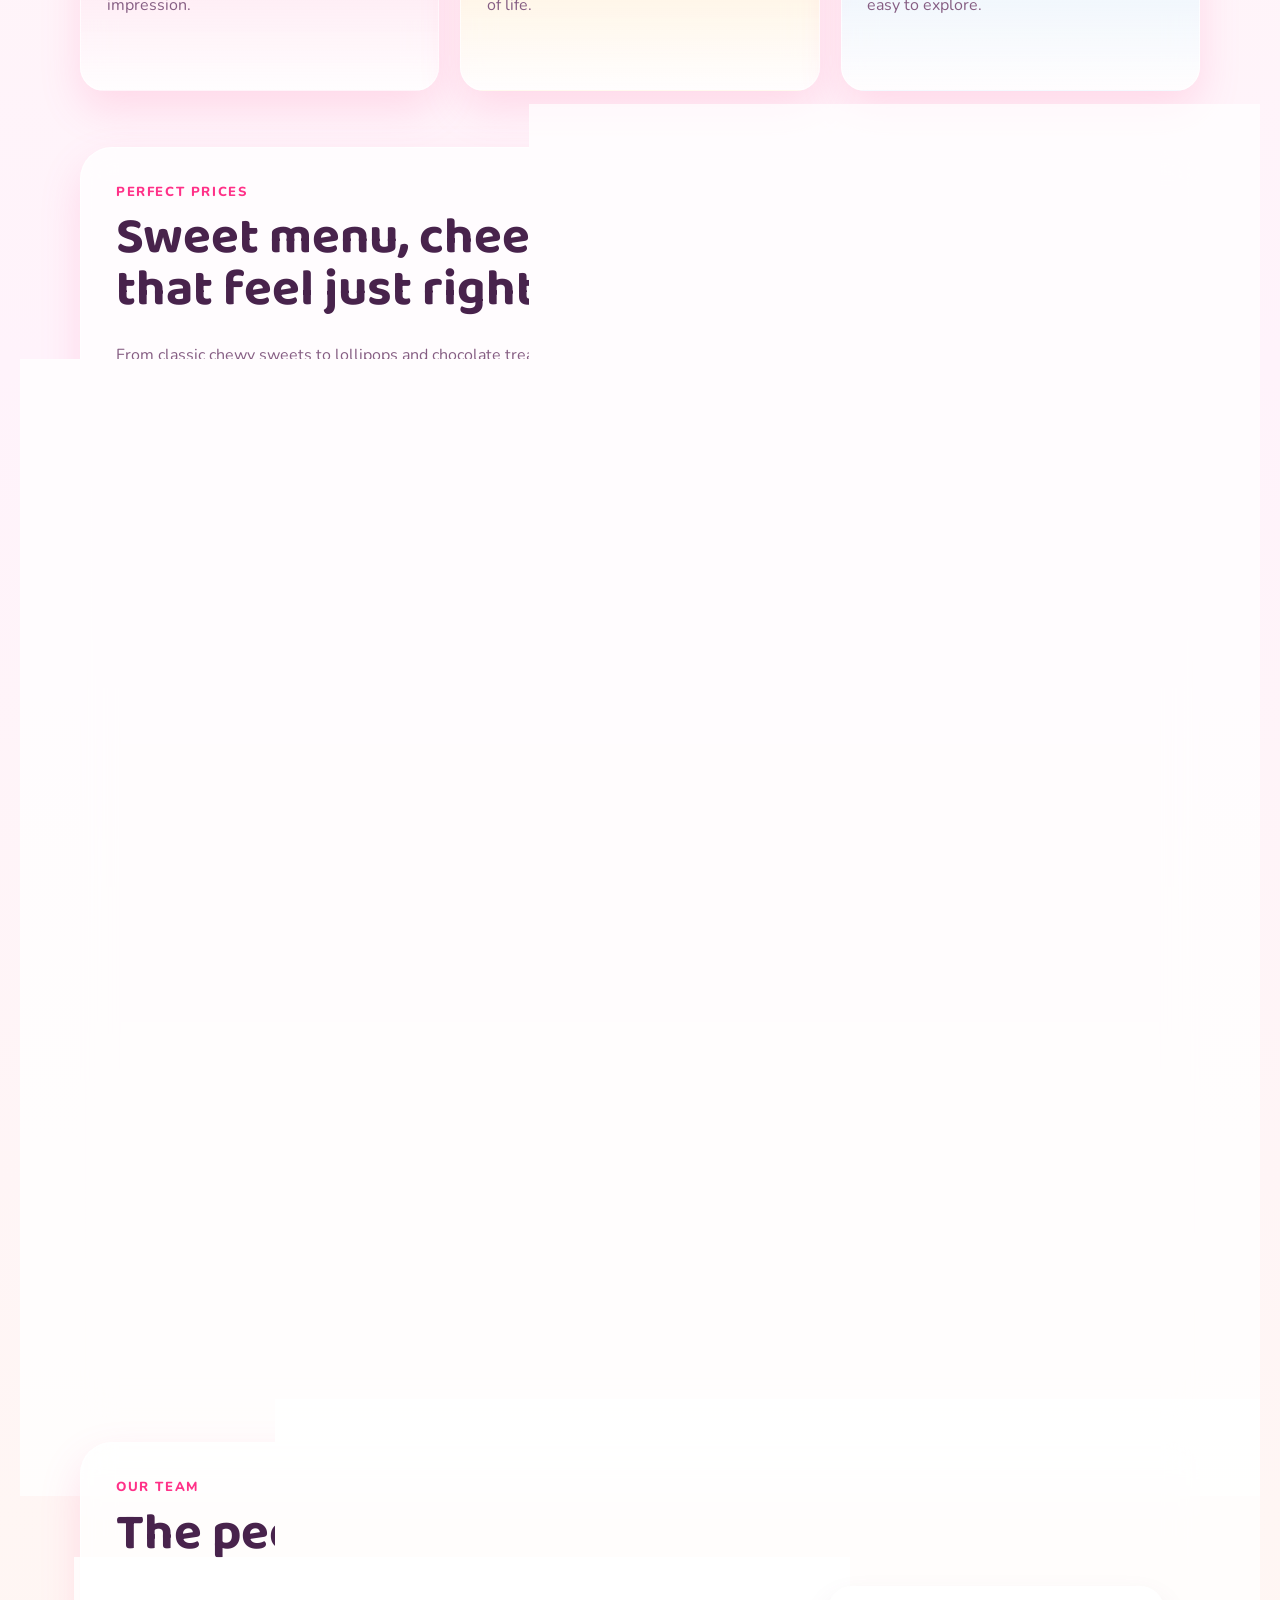
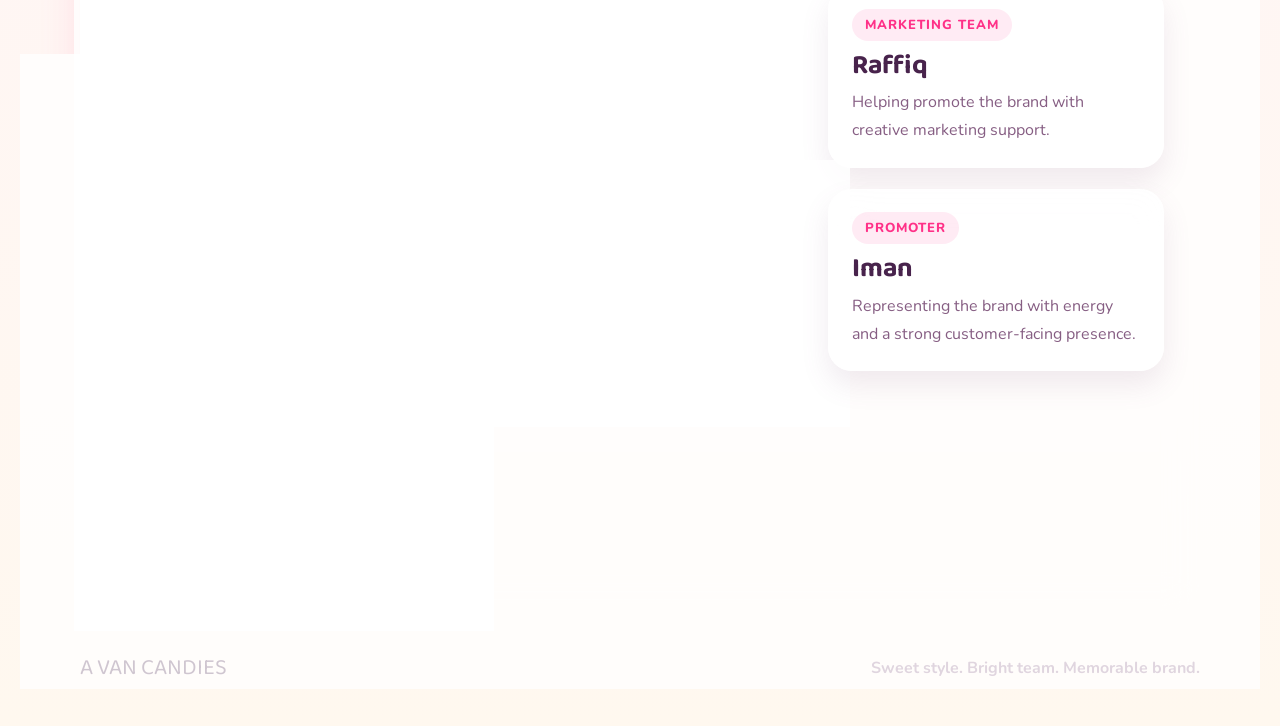
==== commit fff5054a: "Add files via upload" ====
--- a/index.html
+++ b/index.html
@@ -26,6 +26,7 @@
             <a href="#about">About</a>
             <a href="#flavors">Flavors</a>
             <a href="#menu">Menu</a>
+            <a href="order.html">Order</a>
             <a href="#team">Team</a>
         </nav>
     </header>
@@ -41,6 +42,7 @@
                 <p class="hero-note">Our prices are perfect, and every sweet treat is chosen to make customers smile.</p>
                 <div class="hero-actions">
                     <a class="button button-primary" href="#menu">See the Menu</a>
+                    <a class="button button-secondary" href="order.html">Order Now</a>
                     <a class="button button-primary" href="#team">Meet the Team</a>
                     <a class="button button-secondary" href="#flavors">See the Candy Vibe</a>
                 </div>
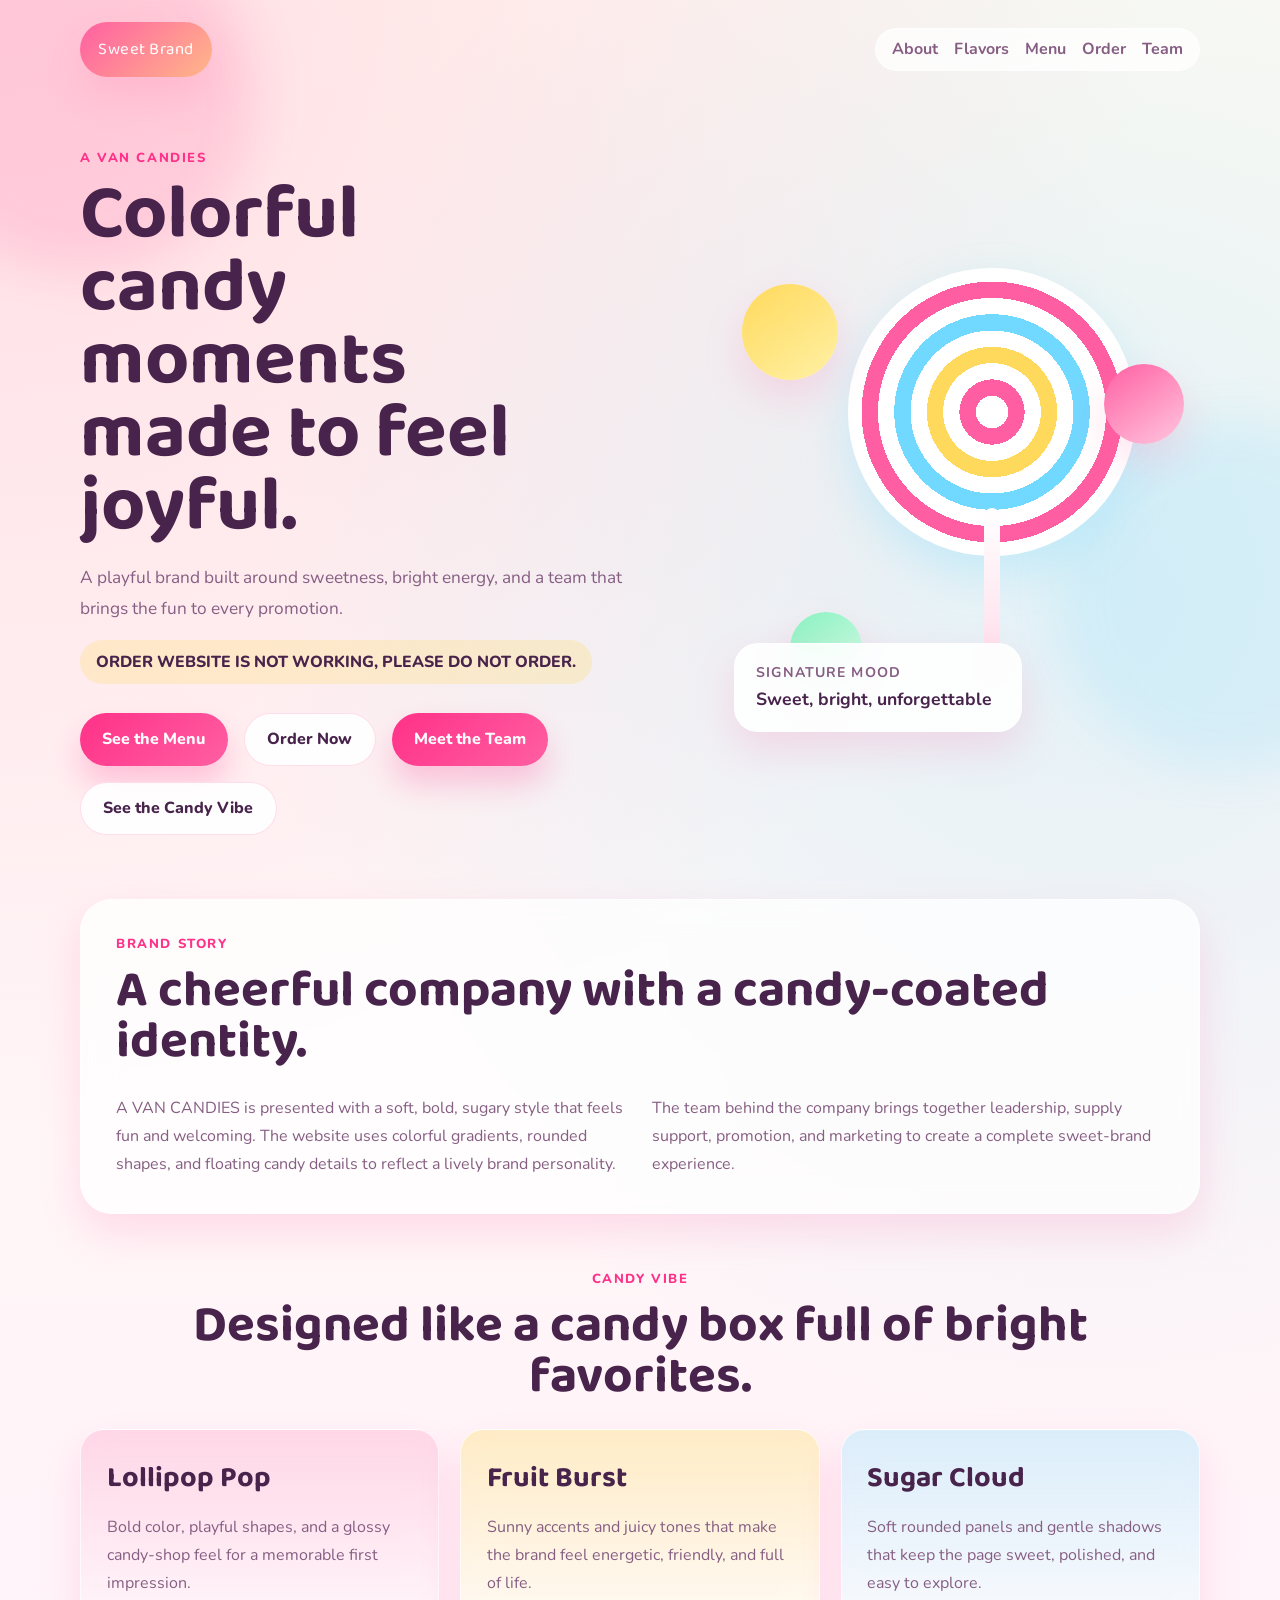
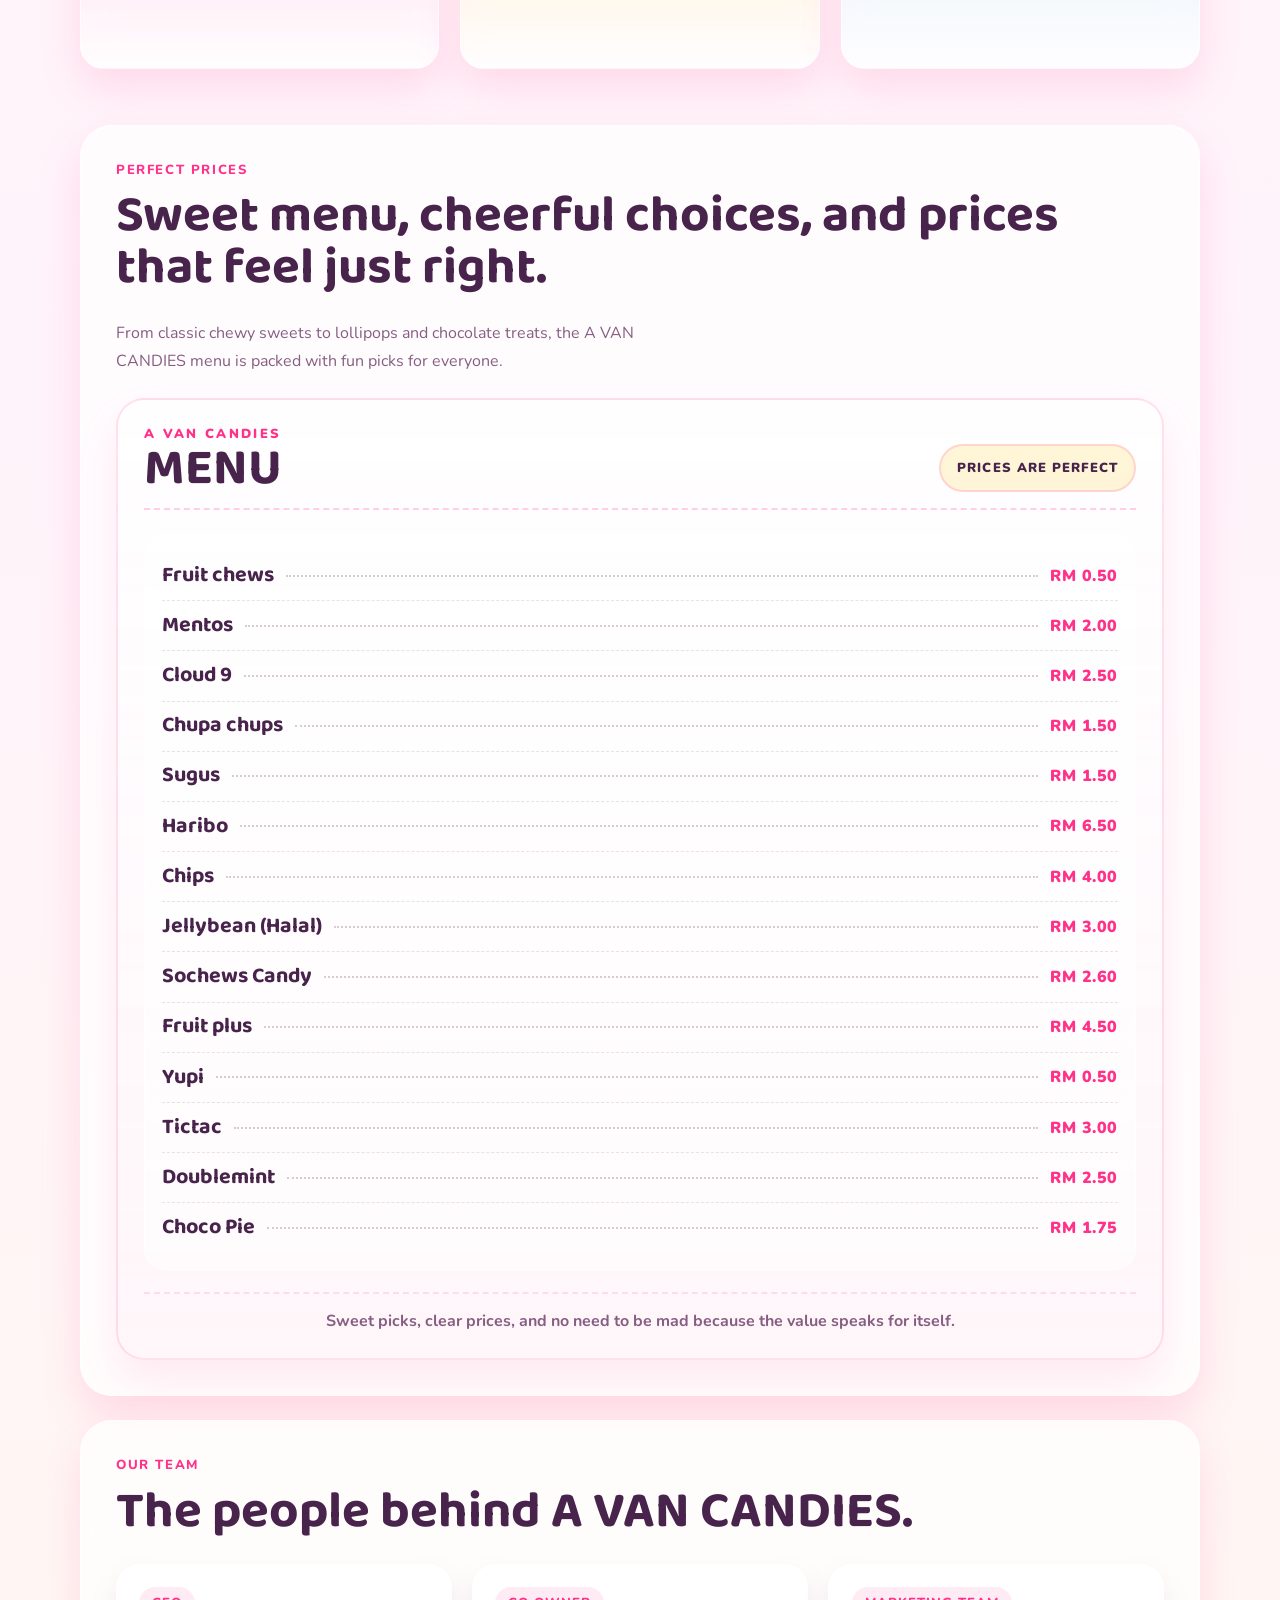
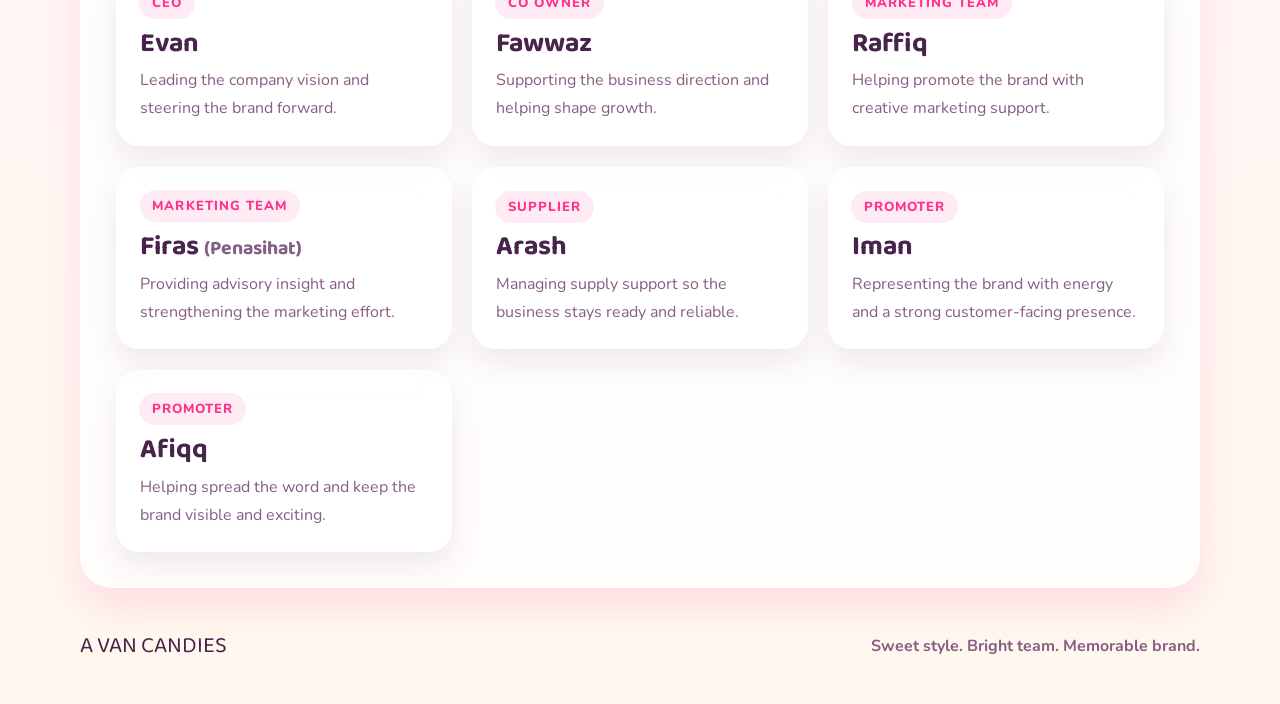
==== commit a11c6e15: "Add files via upload" ====
--- a/index.html
+++ b/index.html
@@ -39,7 +39,7 @@
                 <p class="hero-text">
                     A playful brand built around sweetness, bright energy, and a team that brings the fun to every promotion.
                 </p>
-                <p class="hero-note">Our prices are perfect, and every sweet treat is chosen to make customers smile.</p>
+                <p class="hero-note">ORDER WEBSITE IS NOT WORKING, PLEASE DO NOT ORDER.</p>
                 <div class="hero-actions">
                     <a class="button button-primary" href="#menu">See the Menu</a>
                     <a class="button button-secondary" href="order.html">Order Now</a>
